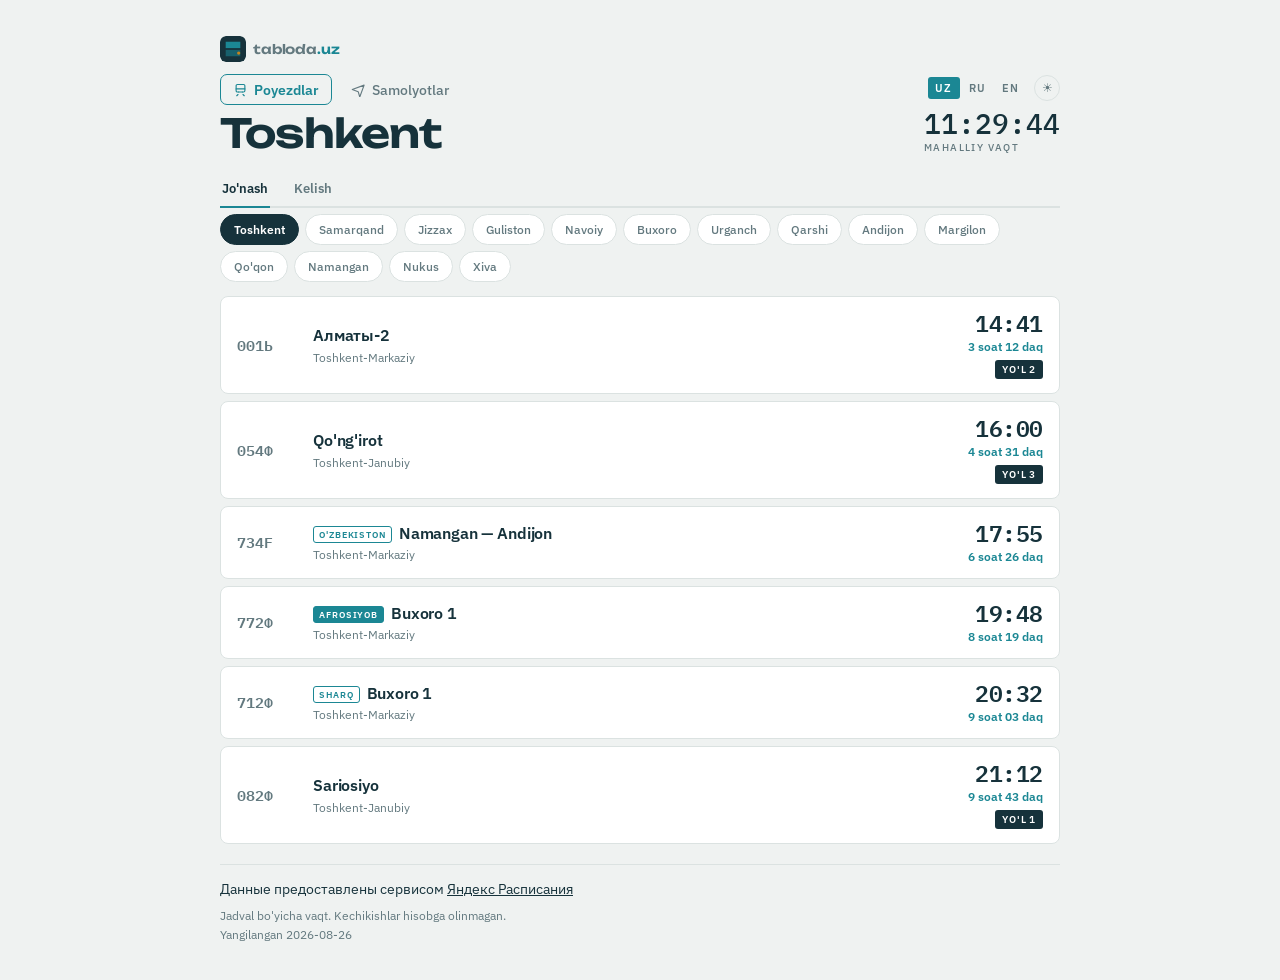
==== index.html @ 837d8c28 "Единое оформление разделов, общая память языка и темы" ====
<!DOCTYPE html>
<html lang="uz">
<head>
<meta charset="utf-8">
<meta name="viewport" content="width=device-width, initial-scale=1">
<title>tabloda.uz — Poyezdlar jadvali</title>
<meta name="description" content="O'zbekiston bo'ylab eng yaqin poyezdlar: jo'nash va kelish vaqtlari, yo'nalishlar, platformalar.">

<link rel="icon" type="image/svg+xml" href="assets/favicon.svg">
<link rel="icon" type="image/png" sizes="32x32" href="assets/favicon-32.png">
<link rel="apple-touch-icon" href="assets/apple-touch-icon.png">
<meta name="theme-color" content="#16323B">

<meta property="og:title" content="tabloda.uz — Poyezdlar jadvali">
<meta property="og:description" content="Eng yaqin poyezdlar: 14 shahar, jo'nash va kelish.">
<meta property="og:image" content="https://tabloda.uz/assets/og-image.png">
<meta property="og:url" content="https://tabloda.uz/">
<meta property="og:type" content="website">
<meta name="twitter:card" content="summary_large_image">
<link rel="preconnect" href="https://fonts.googleapis.com">
<link rel="preconnect" href="https://fonts.gstatic.com" crossorigin>
<link href="https://fonts.googleapis.com/css2?family=IBM+Plex+Mono:wght@400;500;600&family=IBM+Plex+Sans:wght@400;500;600&family=Unbounded:wght@400;600&display=swap" rel="stylesheet">
<style>
  :root{
    /* Майолика Регистана: глубокий сине-зелёный по светлой бумаге,
       бирюза плитки для акцента, шафран только для срочного. */
    --paper:#EFF2F1;
    --card:#FFFFFF;
    --ink:#16323B;
    --muted:#63797F;
    --rule:#DBE2E1;
    --tile:#1B8794;
    --saffron:#C4841F;
  }
  /* Тёмная: та же майолика, но ночная — глубокий сине-зелёный вместо
     бумаги, бирюза ярче, чтобы держать контраст на тёмном. */
  [data-theme="dark"]{
    --paper:#0E1D23;
    --card:#162C34;
    --ink:#E6EDEB;
    --muted:#7D969D;
    --rule:#23404A;
    --tile:#37B4C1;
    --saffron:#DFA43D;
  }

  *{box-sizing:border-box;margin:0;padding:0}
  body{
    background:var(--paper);
    transition:background-color .25s, color .25s;
    color:var(--ink);
    font-family:'IBM Plex Sans',system-ui,sans-serif;
    min-height:100vh;
    padding:clamp(14px,3.5vw,36px);
    -webkit-font-smoothing:antialiased;
  }
  .wrap{max-width:840px;margin:0 auto}

  /* ---- шапка ---- */
  header{
    display:flex;align-items:flex-end;justify-content:space-between;
    gap:16px;flex-wrap:wrap;padding-bottom:16px;
  }
  .brandline{display:flex;flex-direction:column;gap:8px}
  .mark{
    display:inline-flex;align-items:center;gap:7px;text-decoration:none;
    font-family:'Unbounded',sans-serif;font-size:13px;font-weight:600;
    color:var(--muted);letter-spacing:-.01em;width:fit-content;
  }
  .mark b{color:var(--tile);font-weight:600}
  .mark:hover{color:var(--ink)}
  .mark img{display:block;border-radius:6px}

  .place{
    font-family:'Unbounded',sans-serif;
    font-weight:600;
    font-size:clamp(26px,6.5vw,40px);
    letter-spacing:-.02em;
    line-height:1;
  }
  .place span{color:var(--muted);font-weight:400}

  .head-right{display:flex;flex-direction:column;align-items:flex-end;gap:9px}
  .controls{display:flex;align-items:center;gap:8px}
  .theme{
    background:none;border:1px solid var(--rule);color:var(--muted);
    cursor:pointer;width:26px;height:26px;border-radius:50%;
    font-size:12px;line-height:1;display:grid;place-items:center;
    transition:.16s;padding:0;
  }
  .theme:hover{border-color:var(--tile);color:var(--tile)}
  .theme:focus-visible{outline:2px solid var(--tile);outline-offset:2px}

  .langs{display:flex;gap:2px}
  .langs button{
    background:none;border:0;color:var(--muted);cursor:pointer;
    font-family:'IBM Plex Sans',sans-serif;
    font-size:11px;font-weight:600;letter-spacing:.1em;
    padding:4px 7px;border-radius:3px;transition:.16s;
  }
  .langs button:hover{color:var(--ink)}
  .langs button[aria-pressed="true"]{color:var(--card);background:var(--tile)}
  .langs button:focus-visible{outline:2px solid var(--tile);outline-offset:2px}

  .clock{
    font-family:'IBM Plex Mono',monospace;
    font-size:clamp(20px,5vw,28px);font-weight:500;
    font-variant-numeric:tabular-nums;line-height:1;color:var(--ink);
  }
  .clock small{
    display:block;font-size:10px;letter-spacing:.14em;color:var(--muted);
    text-transform:uppercase;margin-top:5px;
    font-family:'IBM Plex Sans',sans-serif;
  }

  /* ---- города ---- */
  /* На широком экране города — ряд фишек. На узком они съедали треть
     экрана, поэтому там сворачиваются в одну кнопку с текущим городом. */
  .city-toggle{display:none}

  .cities{display:flex;gap:6px;flex-wrap:wrap;margin-bottom:14px}
  .cities button{
    background:var(--card);border:1px solid var(--rule);color:var(--muted);
    cursor:pointer;font-family:'IBM Plex Sans',sans-serif;
    font-size:12px;font-weight:500;padding:7px 13px;border-radius:20px;
    transition:.16s;
  }
  .cities button:hover{border-color:var(--tile);color:var(--ink)}
  .cities button[aria-pressed="true"]{
    background:var(--ink);border-color:var(--ink);color:var(--card);font-weight:600;
  }
  .cities button:focus-visible{outline:2px solid var(--tile);outline-offset:2px}

  /* ---- направление ---- */
  /* переключатель разделов — компактно, чтобы не спорить
     с вкладками .modes ниже */
  .sections{display:flex;gap:6px;margin-top:4px}
  .sections a{
    display:inline-flex;align-items:center;gap:6px;
    text-decoration:none;color:var(--muted);
    font:500 14px/1 'IBM Plex Sans',sans-serif;
    padding:7px 12px;border-radius:7px;
    border:1px solid transparent;transition:.16s;
  }
  .sections a:hover{color:var(--ink);border-color:var(--rule)}
  .sections a[aria-current="page"]{
    color:var(--tile);border-color:var(--tile);font-weight:600;
  }
  .sections svg{width:15px;height:15px;flex:none}

  .modes{display:flex;gap:0;margin-bottom:6px;border-bottom:2px solid var(--rule)}
  .modes button{
    background:none;border:0;color:var(--muted);cursor:pointer;
    font-family:'IBM Plex Sans',sans-serif;font-size:13px;font-weight:600;
    padding:9px 2px;margin-right:22px;position:relative;top:2px;
    border-bottom:2px solid transparent;transition:.16s;
  }
  .modes button:hover{color:var(--ink)}
  .modes button[aria-pressed="true"]{color:var(--ink);border-bottom-color:var(--tile)}
  .modes button:focus-visible{outline:2px solid var(--tile);outline-offset:3px}

  /* ---- табло ---- */
  .board{margin-top:14px;min-height:120px}
  .row{
    display:grid;grid-template-columns:62px 1fr auto;gap:14px;align-items:center;
    background:var(--card);border:1px solid var(--rule);border-radius:8px;
    transition:background-color .25s, border-color .16s;
    padding:14px 16px;margin-bottom:7px;position:relative;overflow:hidden;
    animation:in .4s both;
  }
  .row:nth-child(1){animation-delay:.02s} .row:nth-child(2){animation-delay:.06s}
  .row:nth-child(3){animation-delay:.10s} .row:nth-child(4){animation-delay:.14s}
  .row:nth-child(5){animation-delay:.18s} .row:nth-child(6){animation-delay:.22s}
  @keyframes in{from{opacity:0;transform:translateY(4px)}to{opacity:1;transform:none}}

  /* Подпись: рельс у нижней кромки. Заполняется по мере приближения
     отправления и виден только в последний час — до того он молчит. */
  .rail{
    position:absolute;left:0;bottom:0;height:2px;
    background:var(--tile);opacity:.55;
  }
  .rail.soon{background:var(--saffron);opacity:1}

  .num{
    font-family:'IBM Plex Mono',monospace;font-weight:600;font-size:15px;
    color:var(--muted);font-variant-numeric:tabular-nums;letter-spacing:-.01em;
  }
  .dest{font-size:16px;font-weight:600;line-height:1.3;letter-spacing:-.01em}
  .brand{
    display:inline-block;font-size:9px;letter-spacing:.1em;text-transform:uppercase;
    color:var(--tile);border:1px solid var(--tile);border-radius:3px;
    padding:2px 5px;margin-right:7px;vertical-align:1px;font-weight:600;
  }
  .brand.fast{color:var(--card);background:var(--tile)}
  .meta{font-size:12px;color:var(--muted);margin-top:4px}
  .meta b{color:var(--ink);font-weight:600}

  .right{text-align:right;min-width:96px}
  .time{
    font-family:'IBM Plex Mono',monospace;font-size:23px;font-weight:600;
    font-variant-numeric:tabular-nums;line-height:1;letter-spacing:-.02em;
  }
  .in{
    font-family:'IBM Plex Sans',sans-serif;font-weight:500;font-size:12px;
    color:var(--muted);margin-top:5px;
  }
  .in b{font-weight:600;color:var(--tile);font-variant-numeric:tabular-nums}
  .in.soon b{color:var(--saffron)}
  .dev{
    font-family:'IBM Plex Mono',monospace;font-size:12px;font-weight:600;
    color:var(--saffron);margin-top:3px;
  }
  .platform{
    display:inline-block;font-size:10px;letter-spacing:.08em;text-transform:uppercase;
    color:var(--card);background:var(--ink);padding:3px 7px;border-radius:3px;
    margin-top:6px;font-weight:600;
  }
  .st-tag{color:var(--muted)}

  /* ---- маршрут ---- */
  .row.open{grid-template-areas:none;cursor:default}
  .row[role="button"]{cursor:pointer}
  .row[role="button"]:hover{border-color:var(--tile)}
  .row[role="button"]:focus-visible{outline:2px solid var(--tile);outline-offset:2px}

  .route-wrap{grid-column:1/-1;margin-top:14px;padding-top:14px;border-top:1px solid var(--rule)}

  .route{list-style:none;position:relative;padding-left:18px}
  /* Нитка маршрута: линия сквозь все остановки. */
  .route::before{
    content:'';position:absolute;left:4px;top:7px;bottom:7px;
    width:1px;background:var(--rule);
  }
  .route li{
    display:flex;align-items:baseline;gap:10px;padding:5px 0;
    font-size:13px;position:relative;
  }
  .route li::before{
    content:'';position:absolute;left:-18px;top:10px;
    width:7px;height:7px;border-radius:50%;
    background:var(--card);border:1.5px solid var(--rule);
  }
  .route li.here::before{background:var(--tile);border-color:var(--tile)}
  .route li.here .rn{font-weight:600;color:var(--ink)}

  .rt{
    font-family:'IBM Plex Mono',monospace;font-size:12px;color:var(--muted);
    font-variant-numeric:tabular-nums;min-width:96px;
  }
  .rn{color:var(--muted)}
  .stop{
    font-size:10px;color:var(--muted);border:1px solid var(--rule);
    border-radius:3px;padding:1px 5px;margin-left:auto;white-space:nowrap;
  }
  .cut{font-size:11px;color:var(--muted);margin-top:8px;padding-left:18px}

  .empty{
    background:var(--card);border:1px solid var(--rule);border-radius:8px;
    padding:26px 20px;color:var(--muted);font-size:14px;line-height:1.6;
  }

  /* Обязательное указание источника по условиям API Яндекс.Расписаний:
     размер не меньше основного текста, цвет — как у основного текста.
     Поэтому оформлено отдельно от подвала, а не вместе с ним. */
  .attribution{
    margin-top:20px;padding-top:14px;border-top:1px solid var(--rule);
    font-size:14px;line-height:1.5;color:var(--ink);
  }
  .attribution a{color:var(--ink);text-decoration:underline}
  .attribution a:hover{color:var(--tile)}

  footer{
    margin-top:6px;font-size:12px;line-height:1.6;color:var(--muted);
  }

  @media (max-width:640px){
    .city-toggle{
      display:flex;align-items:center;gap:7px;width:100%;
      background:var(--card);border:1px solid var(--rule);color:var(--ink);
      cursor:pointer;font-family:'IBM Plex Sans',sans-serif;
      font-size:15px;font-weight:600;padding:11px 14px;border-radius:8px;
      margin-bottom:10px;text-align:left;
    }
    .city-toggle::after{
      content:'⌄';margin-left:auto;color:var(--muted);font-size:15px;
      line-height:1;transform:translateY(-3px);transition:transform .18s;
    }
    .city-toggle[aria-expanded="true"]::after{transform:translateY(1px) rotate(180deg)}
    .city-toggle:focus-visible{outline:2px solid var(--tile);outline-offset:2px}

    .cities{display:none}
    .cities.open{display:flex}
  }

  @media (max-width:480px){
    .row{grid-template-columns:46px 1fr auto;gap:10px;padding:12px 13px}
    .num{font-size:13px} .dest{font-size:14px} .time{font-size:19px}
    .modes button{margin-right:16px}
  }
  @media (prefers-reduced-motion:reduce){
    .row{animation:none} *{transition:none!important}
  }
</style>
</head>
<body>
<div class="wrap">

  <header>
    <div class="brandline">
      <a class="mark" href="./" aria-label="tabloda.uz">
        <img src="assets/favicon.svg" alt="" width="26" height="26">
        <span>tabloda<b>.uz</b></span>
      </a>
      <nav class="sections" id="sections"></nav>
      <div class="place" id="place"></div>
    </div>
    <div class="head-right">
      <div class="controls">
        <div class="langs" id="langs" role="group" aria-label="Til / Language"></div>
        <button id="theme" class="theme" type="button" aria-pressed="false"></button>
      </div>
      <div class="clock"><span id="clock">--:--:--</span><small id="tz-label"></small></div>
    </div>
  </header>

  <div class="modes" role="group" aria-label="Направление">
    <button id="btn-dep" aria-pressed="true"></button>
    <button id="btn-arr" aria-pressed="false"></button>
  </div>

  <button id="city-toggle" class="city-toggle" type="button"
          aria-expanded="false" aria-controls="cities"></button>
  <div class="cities" id="cities" role="group" aria-label="Город"></div>

  <div class="board" id="board"></div>

  <p class="attribution">
    Данные предоставлены сервисом
    <a href="https://rasp.yandex.ru/" target="_blank" rel="noopener">Яндекс Расписания</a>
  </p>

  <footer id="foot"></footer>

</div>

<script>
const TZ_OFFSET = 5;          // Ташкент, UTC+5, перевода часов нет
const SHOW = 6;

let DATA = null;
let mode = 'departure';

const T = {
  uz: {trains:'Poyezdlar', flights:'Samolyotlar', abroad:'Keyin yo\'nalish O\'zbekistondan tashqarida davom etadi', track:'yo\'l', tz:'mahalliy vaqt', dep:'Jo\'nash', arr:'Kelish', through:'o\'tuvchi',
       tomorrow:'ertaga', inPrefix:'', min:'daq', hr:'soat', leaving:'jo\'namoqda',
       from:c => c + 'dan', empty:'Yaqin sutkada bu yo\'nalishda reyslar yo\'q.',
       error:'Jadval yuklanmadi. Sahifani yangilang.',
       note:'Jadval bo\'yicha vaqt. Kechikishlar hisobga olinmagan.',
       updated:d => 'Yangilangan ' + d},
  ru: {trains:'Поезда', flights:'Самолёты', abroad:'Дальше маршрут идёт за пределами Узбекистана', track:'путь', tz:'время местное', dep:'Отправление', arr:'Прибытие', through:'проходящий',
       tomorrow:'завтра', inPrefix:'через', min:'мин', hr:'ч', leaving:'отправляется',
       from:c => 'из ' + c, empty:'В ближайшие сутки рейсов по этому направлению нет.',
       error:'Расписание не загрузилось. Обновите страницу.',
       note:'Время по расписанию. Задержки не учитываются.',
       updated:d => 'Обновлено ' + d},
  en: {trains:'Trains', flights:'Flights', abroad:'The route continues outside Uzbekistan', track:'track', tz:'local time', dep:'Departures', arr:'Arrivals', through:'through train',
       tomorrow:'tomorrow', inPrefix:'in', min:'min', hr:'h', leaving:'departing',
       from:c => 'from ' + c, empty:'No trains in this direction within 24 hours.',
       error:'Schedule failed to load. Please refresh.',
       note:'Scheduled times. Delays are not reflected.',
       updated:d => 'Updated ' + d},
};

let lang = readLang();               // по умолчанию узбекский

/* Язык запоминается тем же способом, что и тема. Ключ общий
   с flights.html, чтобы разделы не сбрасывали выбор. */
function readLang(){
  try {
    const saved = localStorage.getItem('board-lang');
    if (saved === 'uz' || saved === 'ru' || saved === 'en') return saved;
  } catch (e) { /* хранилище недоступно */ }
  return 'uz';
}

let NAMES = {};                       // ru -> {ru, uz, en}
let LIVE = {};                        // станция -> живые отправления
let ROUTES = {};                      // цифры номера -> маршрут
let openRow = null;                   // какой рейс раскрыт

/* Маршрут для рейса. У встречных рейсов одинаковые цифры номера
   (056Ч туда, 056Ж обратно), поэтому вариант выбирается по совпадению
   времени на нашей станции — оно у них разное. */
function routeOf(t){
  const variants = ROUTES[(t.number.match(/^\d+/) || [''])[0]];
  if (!variants || !variants.length) return null;

  const here = STATION_CODE[t.station];
  const field = t.direction === 'arrival' ? 'arrival' : 'departure';

  const exact = variants.find(v =>
    v.stops.some(st => st.code === here && st[field] === t.time_local));
  if (exact) return exact;

  // Времени не нашлось — берём хотя бы тот, где эта станция есть.
  return variants.find(v => v.stops.some(st => st.code === here)) || null;
}

/* Строка живого табло для рейса: платформа и отклонение по времени. */
function liveOf(t){
  const rows = LIVE[t.station];
  if (!rows || t.direction !== 'departure') return null;
  const digits = (t.number.match(/^\d+/) || [''])[0];
  return rows.find(r => (r.number.match(/^\d+/) || [''])[0] === digits &&
                        (r.time_local === t.time_local || r.planned === t.time_local)) || null;
}
const cityName = ru => (NAMES[ru] && NAMES[ru][lang]) || ru;

/* Уточнение вокзала внутри города: Ташкент-Южный, Бухара 1 */
const QUAL = {
  central: {ru:'Центральный', uz:'Markaziy', en:'Central'},
  south:   {ru:'Южный',       uz:'Janubiy',  en:'South'},
  north:   {ru:'Северный',    uz:'Shimoliy', en:'North'},
  pass:    {ru:'Пасс.',       uz:'Pass.',    en:'Pass.'},
};

function withQual(city, q){
  if (!q) return city;
  if (/^\d+$/.test(q)) return city + ' ' + q;      // «Бухара 1»
  const label = QUAL[q] && QUAL[q][lang];
  return label ? city + '-' + label : city;
}

const STATION_CODE = {
  'tashkent-central':'2900001', 'tashkent-south':'2900002',
  'samarkand':'2900700', 'bukhara':'2900800', 'navoi':'2900930',
  'jizzakh':'2900720', 'gulistan':'2900850', 'qarshi':'2900750',
  'andijan':'2900680', 'namangan':'2900940', 'kokand':'2900880',
  'margilan':'2900920', 'urgench':'2900790', 'khiva':'2900172',
  'nukus':'2900970',
};

const STATION_LABEL = {
  'tashkent': {ru:'Ташкент', uz:'Toshkent', en:'Tashkent'},
  'tashkent-central': {ru:'Ташкент-Центральный', uz:'Toshkent-Markaziy', en:'Tashkent-Central'},
  'tashkent-south': {ru:'Ташкент-Южный', uz:'Toshkent-Janubiy', en:'Tashkent-South'},
  'navoi': {ru:'Навои', uz:'Navoiy', en:'Navoi'},
  'jizzakh': {ru:'Джизак', uz:'Jizzax', en:'Jizzakh'},
  'gulistan': {ru:'Гулистан', uz:'Guliston', en:'Gulistan'},
  'kattakurgan': {ru:'Каттакурган', uz:'Kattaqoʻrgʻon', en:'Kattakurgan'},
  'kyzyltepa': {ru:'Кызылтепа', uz:'Qiziltepa', en:'Kyzyltepa'},
  'dashtobod': {ru:'Даштобод', uz:'Dashtobod', en:'Dashtobod'},
  'namangan': {ru:'Наманган', uz:'Namangan', en:'Namangan'},
  'kokand': {ru:'Коканд', uz:'Qoʻqon', en:'Kokand'},
  'margilan': {ru:'Маргилан', uz:'Margʻilon', en:'Margilan'},
  'pap': {ru:'Пап', uz:'Pop', en:'Pop'},
  'chartak': {ru:'Чартак', uz:'Chortoq', en:'Chartak'},
  'chust': {ru:'Чуст', uz:'Chust', en:'Chust'},
  'angren': {ru:'Ангрен', uz:'Angren', en:'Angren'},
  'kuva': {ru:'Кува', uz:'Quva', en:'Kuva'},
  'altyaryk': {ru:'Алтыарык', uz:'Oltiariq', en:'Oltiariq'},
  'khiva': {ru:'Хива', uz:'Xiva', en:'Khiva'},
  'shavat': {ru:'Шават', uz:'Shovot', en:'Shovot'},
  'khazarasp': {ru:'Хазарасп', uz:'Hazorasp', en:'Khazarasp'},
  'nukus': {ru:'Нукус', uz:'Nukus', en:'Nukus'},
  'kungrad': {ru:'Кунград', uz:'Qoʻngʻirot', en:'Kungrad'},
  'denau': {ru:'Денау', uz:'Denov', en:'Denau'},
  'kumkurgan': {ru:'Кумкурган', uz:'Qumqoʻrgʻon', en:'Kumkurgan'},
  'sariosiyo': {ru:'Сарыасия', uz:'Sariosiyo', en:'Sariosiyo'},
  'kitab': {ru:'Китаб', uz:'Kitob', en:'Kitab'},
  'tukimachi': {ru:'Тукимачи', uz:'Toʻqimachi', en:'Tukimachi'},
  'samarkand': {ru:'Самарканд', uz:'Samarqand', en:'Samarkand'},
  'bukhara':   {ru:'Бухара', uz:'Buxoro', en:'Bukhara'},
  'qarshi':    {ru:'Карши', uz:'Qarshi', en:'Karshi'},
  'urgench':   {ru:'Ургенч', uz:'Urganch', en:'Urgench'},
  'andijan':   {ru:'Андижан', uz:'Andijon', en:'Andijan'},
};
const stationName = id => (STATION_LABEL[id] && STATION_LABEL[id][lang]) || id;

/* Города собираются из самих данных: что пришло в schedule.json, то и
   показываем. Ташкентские вокзалы сливаются в один город. */
let CITIES = [];

function buildCityList(trains){
  const count = {};
  trains.forEach(t => {
    const id = t.station.startsWith('tashkent') ? 'tashkent' : t.station;
    count[id] = (count[id] || 0) + 1;
  });

  CITIES = Object.keys(count)
    .sort((a, b) => (a === 'tashkent' ? -1 : b === 'tashkent' ? 1 : count[b] - count[a]))
    .map(id => ({
      id,
      ru: (STATION_LABEL[id] && STATION_LABEL[id].ru) || id,
      match: id === 'tashkent' ? s => s.startsWith('tashkent') : s => s === id,
    }));
}
let city = null;

/* ---- время в Ташкенте независимо от часового пояса устройства ---- */
function tashkentNow(){
  const d = new Date();
  return new Date(d.getTime() + (d.getTimezoneOffset() + TZ_OFFSET * 60) * 60000);
}

const pad = n => String(n).padStart(2,'0');

/* ---- ближайшие рейсы с учётом дней курсирования и перехода через полночь ---- */
function upcoming(trains, direction){
  const now = tashkentNow();
  const nowMin = now.getHours() * 60 + now.getMinutes();
  const isoDay = d => d.getDay() === 0 ? 7 : d.getDay();   // 1=Пн … 7=Вс
  const out = [];

  for (const dayShift of [0, 1]){                          // сегодня и завтра
    const day = new Date(now.getTime() + dayShift * 86400000);
    for (const t of trains){
      if (t.direction !== direction) continue;
      if (!city.match(t.station)) continue;
      if (!runsOn(t.days, day)) continue;

      const [h, m] = t.time_local.split(':').map(Number);
      const mins = h * 60 + m;
      if (dayShift === 0 && mins < nowMin) continue;       // уже ушёл

      out.push({...t, tomorrow: dayShift === 1, at: dayShift * 1440 + mins - nowMin});
    }
  }
  return out.sort((a,b) => a.at - b.at).slice(0, SHOW);
}

/* дни курсирования: '1234567' по дням недели, либо 'even'/'odd' по числу месяца */
function runsOn(days, date){
  if (days === 'even') return date.getDate() % 2 === 0;
  if (days === 'odd')  return date.getDate() % 2 === 1;
  const iso = date.getDay() === 0 ? 7 : date.getDay();
  return days.includes(String(iso));
}

function countdownText(mins){
  const t = T[lang];
  if (mins <= 0) return {text:t.leaving, soon:true};
  if (mins < 60) return {text:`${mins} ${t.min}`, soon:mins <= 15};
  return {text:`${Math.floor(mins/60)} ${t.hr} ${pad(mins%60)} ${t.min}`, soon:false};
}

/* Заголовок рейса: по-русски берём готовый (там падеж), иначе собираем. */
/* Маршрут под строкой. Текущая станция подсвечена: видно, где ты стоишь. */
function routeHtml(t){
  const r = routeOf(t);
  if (!r) return '';
  const here = STATION_CODE[t.station];

  const items = r.stops.map(st => {
    const mine = st.code === here;
    const times = [st.arrival, st.departure].filter(Boolean).join(' — ');
    const wait = st.stop ? `<span class="stop">${st.stop} ${T[lang].min}</span>` : '';
    const name = (st.names && st.names[lang]) || st.title;
    return `<li class="${mine ? 'here' : ''}">
      <span class="rt">${times}</span>
      <span class="rn">${name}</span>${wait}</li>`;
  }).join('');

  const cut = (r.cut_before + r.cut_after)
    ? `<div class="cut">${T[lang].abroad}</div>` : '';
  return `<ol class="route">${items}</ol>${cut}`;
}

function trainTitle(t){
  if (lang === 'ru' || !t.cities || !t.cities.length) return t.title;
  const names = t.cities
    .map((c, i) => withQual(cityName(c), (t.quals || [])[i]))
    .join(' — ');
  return t.direction === 'arrival' ? T[lang].from(names) : names;
}

function render(){
  const board = document.getElementById('board');
  if (!DATA){ return; }

  const list = upcoming(DATA.trains, mode);
  board.innerHTML = '';

  if (!list.length){
    board.innerHTML = `<div class="empty">${T[lang].empty}</div>`;
    return;
  }

  for (const t of list){
    const c = countdownText(t.at);
    const key = t.number + t.time_local + t.direction;
    const open = openRow === key;

    const row = document.createElement('div');
    row.className = 'row' + (open ? ' open' : '');
    if (routeOf(t)) {
      row.tabIndex = 0;
      row.setAttribute('role', 'button');
      row.setAttribute('aria-expanded', open);
      const toggle = () => { openRow = open ? null : key; render(); };
      row.onclick = toggle;
      row.onkeydown = e => {
        if (e.key === 'Enter' || e.key === ' ') { e.preventDefault(); toggle(); }
      };
    }
    row.innerHTML = `
      <div class="num">${t.number}</div>
      <div>
        <div class="dest">${t.brand ? `<span class="brand${t.fast?' fast':''}">${t.brand}</span>` : ''}${trainTitle(t)}</div>
        <div class="meta"><span class="st-tag">${stationName(t.station)}${t.through ? ' · ' + T[lang].through : ''}</span>${t.tomorrow ? ` · <b>${T[lang].tomorrow}</b>` : ''}</div>
      </div>
      ${t.at <= 60 ? `<div class="rail${c.soon?' soon':''}" style="width:${Math.max(3, 100 - t.at * 100 / 60)}%"></div>` : ''}
      <div class="right">
        <div class="time">${t.time_local}</div>
        <div class="in${c.soon?' soon':''}">${T[lang].inPrefix} <b>${c.text}</b></div>
        ${(() => {
          const l = liveOf(t);
          if (!l) return '';
          const dev = l.deviation
            ? `<div class="dev">${l.deviation > 0 ? '+' : ''}${l.deviation} ${T[lang].min}</div>`
            : '';
          const pf = l.platform
            ? `<div class="platform">${T[lang].track} ${l.platform}</div>`
            : '';
          return dev + pf;
        })()}
      </div>
      ${open ? `<div class="route-wrap">${routeHtml(t)}</div>` : ''}`;
    board.appendChild(row);
  }
}

function tick(){
  const d = tashkentNow();
  document.getElementById('clock').textContent =
    `${pad(d.getHours())}:${pad(d.getMinutes())}:${pad(d.getSeconds())}`;
}

async function load(){
  try {
    const r = await fetch('data/schedule.json', {cache:'no-cache'});
    if (!r.ok) throw new Error(r.status);
    DATA = await r.json();

    try {
      const n = await fetch('data/names.json', {cache:'no-cache'});
      if (n.ok) NAMES = await n.json();
    } catch (e) { /* без справочника покажем русские названия */ }

    // Живое табло: платформы. Есть не для всех станций — без него
    // страница работает как раньше.
    try {
      const l = await fetch('data/live.json', {cache:'no-cache'});
      if (l.ok) LIVE = await l.json();
    } catch (e) { /* необязательный слой */ }

    try {
      const rt = await fetch('data/routes.json', {cache:'no-cache'});
      if (rt.ok) ROUTES = await rt.json();
    } catch (e) { /* без маршрутов строки просто не раскрываются */ }

    buildCityList(DATA.trains);
    city = CITIES[0];
    applyLang();
  } catch (e) {
    document.getElementById('board').innerHTML =
      `<div class="empty">${T[lang].error}</div>`;
    document.getElementById('foot').textContent = '';
  }
}

function applyLang(){
  const t = T[lang];
  document.documentElement.lang = lang;
  document.getElementById('btn-dep').textContent = t.dep;
  document.getElementById('btn-arr').textContent = t.arr;
  document.getElementById('tz-label').textContent = t.tz;
  // До загрузки данных города ещё нет — заголовок остаётся пустым,
  // это лучше, чем мигнуть чужим языком.
  document.getElementById('sections').innerHTML =
    `<a href="./" aria-current="page"><svg viewBox="0 0 24 24" fill="none" stroke="currentColor" stroke-width="1.8" stroke-linecap="round"><rect x="5" y="4" width="14" height="12" rx="2"/><path d="M5 11h14M8 20l-2 2M16 20l2 2M9 16v.01M15 16v.01"/></svg>${T[lang].trains}</a>` +
    `<a href="flights.html"><svg viewBox="0 0 24 24" fill="none" stroke="currentColor" stroke-width="1.8" stroke-linecap="round" stroke-linejoin="round"><path d="M2 12l19-7-7 19-2.5-8.5L2 12z"/></svg>${T[lang].flights}</a>`;

  document.getElementById('place').innerHTML = city ? cityName(city.ru) : '';
  setCityToggle();
  document.querySelectorAll('#langs button').forEach(b =>
    b.setAttribute('aria-pressed', b.dataset.lang === lang));
  if (DATA) setFooter();
  buildCities();
  render();
}

/* Тема: по умолчанию как в системе, выбор запоминается, если браузер
   разрешает хранилище. Если нет — просто не запоминается. */
let theme = 'light';

function readTheme(){
  try {
    const saved = localStorage.getItem('board-theme');
    if (saved === 'light' || saved === 'dark') return saved;
  } catch (e) { /* хранилище недоступно */ }
  return window.matchMedia && window.matchMedia('(prefers-color-scheme: dark)').matches
    ? 'dark' : 'light';
}

function applyTheme(){
  document.documentElement.setAttribute('data-theme', theme);
  const b = document.getElementById('theme');
  b.textContent = theme === 'dark' ? '☾' : '☀';
  b.setAttribute('aria-pressed', theme === 'dark');
  b.setAttribute('aria-label', theme === 'dark' ? 'Тёмная тема' : 'Светлая тема');
  try { localStorage.setItem('board-theme', theme); } catch (e) { /* не страшно */ }
}

function buildLangs(){
  const box = document.getElementById('langs');
  box.innerHTML = '';
  [['uz','UZ'],['ru','RU'],['en','EN']].forEach(([code, label]) => {
    const b = document.createElement('button');
    b.textContent = label;
    b.dataset.lang = code;
    b.setAttribute('aria-pressed', code === lang);
    b.onclick = () => {
      lang = code;
      try { localStorage.setItem('board-lang', code); } catch (e) { /* не страшно */ }
      applyLang();
    };
    box.appendChild(b);
  });
}

function setFooter(){
  const upd = new Date(DATA.generated_at);
  document.getElementById('foot').innerHTML =
    `${T[lang].note}<br>${T[lang].updated(upd.toLocaleDateString(lang === 'uz' ? 'uz-UZ' : lang))}`;
}

function setCityToggle(){
  const b = document.getElementById('city-toggle');
  if (city) b.textContent = cityName(city.ru);
}

function closeCityList(){
  document.getElementById('cities').classList.remove('open');
  document.getElementById('city-toggle').setAttribute('aria-expanded', false);
}

function buildCities(){
  const box = document.getElementById('cities');
  box.innerHTML = '';
  setCityToggle();
  CITIES.forEach(c => {
    const b = document.createElement('button');
    b.textContent = cityName(c.ru);
    b.setAttribute('aria-pressed', city ? c.id === city.id : false);
    b.onclick = () => {
      city = c;
      document.getElementById('place').innerHTML = cityName(c.ru);
      closeCityList();
      buildCities();
      render();
    };
    box.appendChild(b);
  });
}

document.getElementById('btn-dep').onclick = () => setMode('departure');
document.getElementById('btn-arr').onclick = () => setMode('arrival');

function setMode(m){
  mode = m;
  document.getElementById('btn-dep').setAttribute('aria-pressed', m==='departure');
  document.getElementById('btn-arr').setAttribute('aria-pressed', m==='arrival');
  render();
}

document.getElementById('city-toggle').onclick = () => {
  const box = document.getElementById('cities');
  const open = box.classList.toggle('open');
  document.getElementById('city-toggle').setAttribute('aria-expanded', open);
};

theme = readTheme();
applyTheme();
document.getElementById('theme').onclick = () => {
  theme = theme === 'dark' ? 'light' : 'dark';
  applyTheme();
};

buildLangs();
applyLang();          // подписи на месте до прихода данных
load();
tick();
setInterval(tick, 1000);
setInterval(render, 30000);
</script>
</body>
</html>
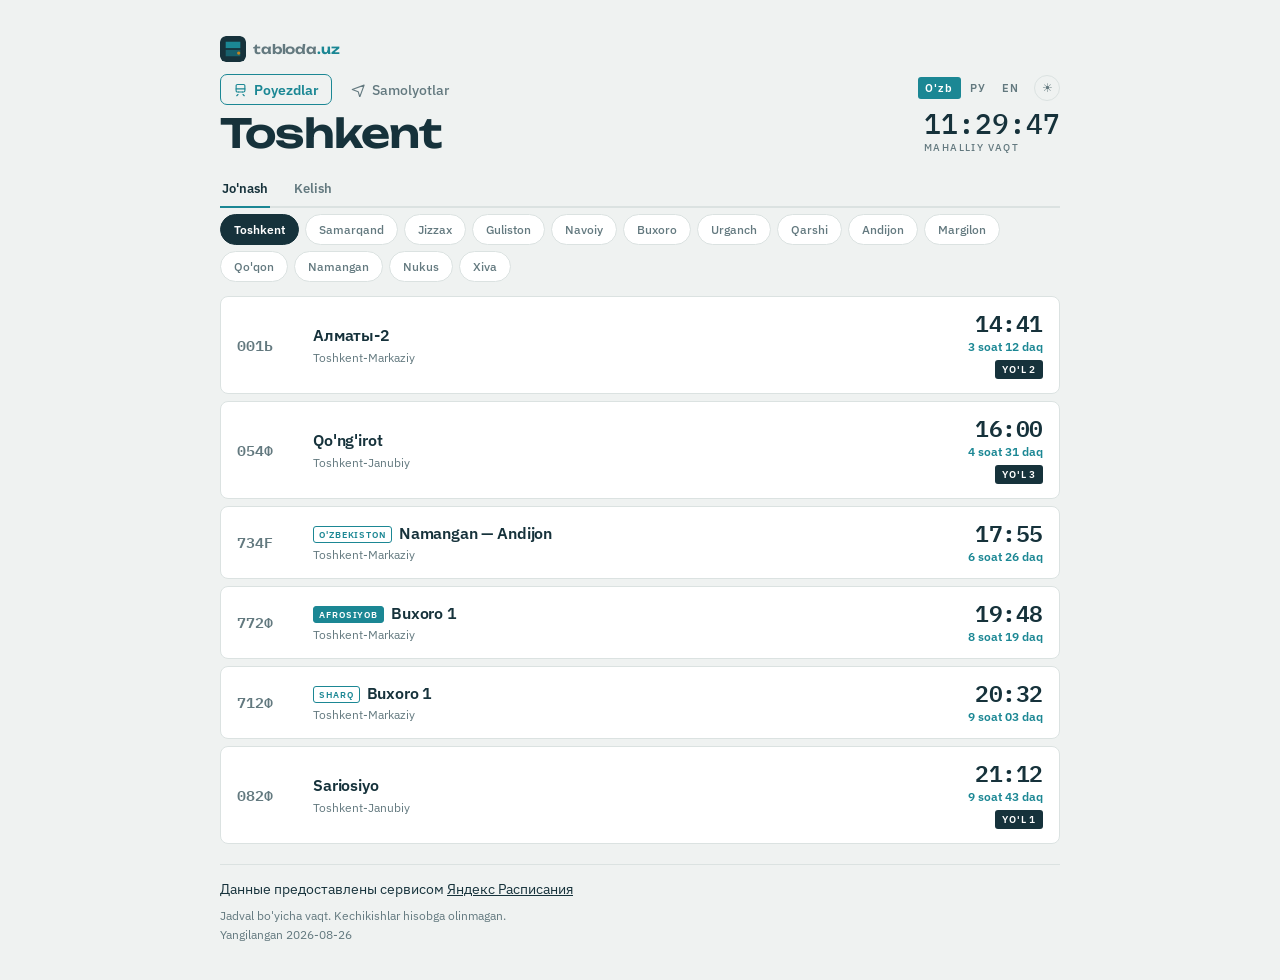
==== commit fdfc08a6: "Мобильная шапка, метки языков, горизонт по направлениям, сущности в парсере" ====
--- a/index.html
+++ b/index.html
@@ -274,6 +274,19 @@
   }
 
   @media (max-width:640px){
+    /* Шапка в две колонки: слева логотип, разделы и город,
+       справа языки, тема и часы. Иначе на узком экране правая
+       часть переносится под заголовок. */
+    header{
+      display:grid;grid-template-columns:1fr auto;
+      align-items:start;gap:10px;
+    }
+    .brandline{grid-column:1;min-width:0}
+    .head-right{grid-column:2;align-items:flex-end}
+    .clock{font-size:clamp(17px,4.5vw,22px)}
+    .clock small{font-size:9px;letter-spacing:.1em}
+    .place{font-size:clamp(24px,7vw,34px)}
+
     .city-toggle{
       display:flex;align-items:center;gap:7px;width:100%;
       background:var(--card);border:1px solid var(--rule);color:var(--ink);
@@ -716,7 +729,7 @@
 function buildLangs(){
   const box = document.getElementById('langs');
   box.innerHTML = '';
-  [['uz','UZ'],['ru','RU'],['en','EN']].forEach(([code, label]) => {
+  [['uz',"O'zb"],['ru','РУ'],['en','EN']].forEach(([code, label]) => {
     const b = document.createElement('button');
     b.textContent = label;
     b.dataset.lang = code;
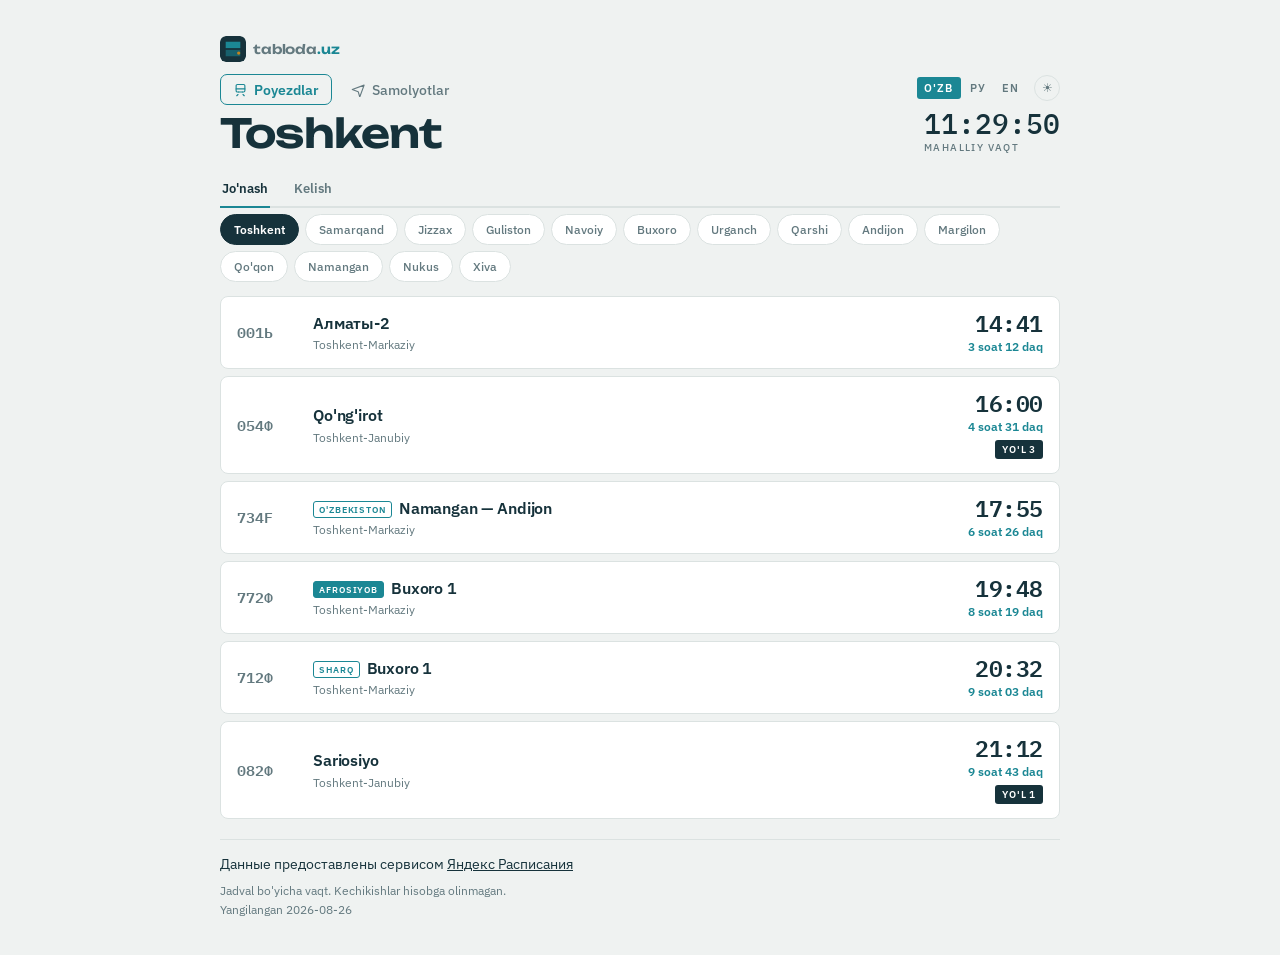
==== commit b8f1ef31: "Общие стили в assets/common.css, запоминание города, метка O'ZB" ====
--- a/index.html
+++ b/index.html
@@ -20,272 +20,110 @@
 <link rel="preconnect" href="https://fonts.googleapis.com">
 <link rel="preconnect" href="https://fonts.gstatic.com" crossorigin>
 <link href="https://fonts.googleapis.com/css2?family=IBM+Plex+Mono:wght@400;500;600&family=IBM+Plex+Sans:wght@400;500;600&family=Unbounded:wght@400;600&display=swap" rel="stylesheet">
+<link rel="stylesheet" href="assets/common.css">
 <style>
-  :root{
-    /* Майолика Регистана: глубокий сине-зелёный по светлой бумаге,
-       бирюза плитки для акцента, шафран только для срочного. */
-    --paper:#EFF2F1;
-    --card:#FFFFFF;
-    --ink:#16323B;
-    --muted:#63797F;
-    --rule:#DBE2E1;
-    --tile:#1B8794;
-    --saffron:#C4841F;
-  }
-  /* Тёмная: та же майолика, но ночная — глубокий сине-зелёный вместо
-     бумаги, бирюза ярче, чтобы держать контраст на тёмном. */
-  [data-theme="dark"]{
-    --paper:#0E1D23;
-    --card:#162C34;
-    --ink:#E6EDEB;
-    --muted:#7D969D;
-    --rule:#23404A;
-    --tile:#37B4C1;
-    --saffron:#DFA43D;
-  }
-
-  *{box-sizing:border-box;margin:0;padding:0}
-  body{
-    background:var(--paper);
-    transition:background-color .25s, color .25s;
-    color:var(--ink);
-    font-family:'IBM Plex Sans',system-ui,sans-serif;
-    min-height:100vh;
-    padding:clamp(14px,3.5vw,36px);
-    -webkit-font-smoothing:antialiased;
-  }
-  .wrap{max-width:840px;margin:0 auto}
-
-  /* ---- шапка ---- */
-  header{
-    display:flex;align-items:flex-end;justify-content:space-between;
-    gap:16px;flex-wrap:wrap;padding-bottom:16px;
-  }
-  .brandline{display:flex;flex-direction:column;gap:8px}
-  .mark{
-    display:inline-flex;align-items:center;gap:7px;text-decoration:none;
-    font-family:'Unbounded',sans-serif;font-size:13px;font-weight:600;
-    color:var(--muted);letter-spacing:-.01em;width:fit-content;
-  }
-  .mark b{color:var(--tile);font-weight:600}
-  .mark:hover{color:var(--ink)}
-  .mark img{display:block;border-radius:6px}
-
-  .place{
-    font-family:'Unbounded',sans-serif;
-    font-weight:600;
-    font-size:clamp(26px,6.5vw,40px);
-    letter-spacing:-.02em;
-    line-height:1;
-  }
-  .place span{color:var(--muted);font-weight:400}
-
-  .head-right{display:flex;flex-direction:column;align-items:flex-end;gap:9px}
-  .controls{display:flex;align-items:center;gap:8px}
-  .theme{
-    background:none;border:1px solid var(--rule);color:var(--muted);
-    cursor:pointer;width:26px;height:26px;border-radius:50%;
-    font-size:12px;line-height:1;display:grid;place-items:center;
-    transition:.16s;padding:0;
-  }
-  .theme:hover{border-color:var(--tile);color:var(--tile)}
-  .theme:focus-visible{outline:2px solid var(--tile);outline-offset:2px}
-
-  .langs{display:flex;gap:2px}
-  .langs button{
-    background:none;border:0;color:var(--muted);cursor:pointer;
-    font-family:'IBM Plex Sans',sans-serif;
-    font-size:11px;font-weight:600;letter-spacing:.1em;
-    padding:4px 7px;border-radius:3px;transition:.16s;
-  }
-  .langs button:hover{color:var(--ink)}
-  .langs button[aria-pressed="true"]{color:var(--card);background:var(--tile)}
-  .langs button:focus-visible{outline:2px solid var(--tile);outline-offset:2px}
-
-  .clock{
-    font-family:'IBM Plex Mono',monospace;
-    font-size:clamp(20px,5vw,28px);font-weight:500;
-    font-variant-numeric:tabular-nums;line-height:1;color:var(--ink);
-  }
-  .clock small{
-    display:block;font-size:10px;letter-spacing:.14em;color:var(--muted);
-    text-transform:uppercase;margin-top:5px;
-    font-family:'IBM Plex Sans',sans-serif;
-  }
-
-  /* ---- города ---- */
-  /* На широком экране города — ряд фишек. На узком они съедали треть
-     экрана, поэтому там сворачиваются в одну кнопку с текущим городом. */
-  .city-toggle{display:none}
-
-  .cities{display:flex;gap:6px;flex-wrap:wrap;margin-bottom:14px}
-  .cities button{
-    background:var(--card);border:1px solid var(--rule);color:var(--muted);
-    cursor:pointer;font-family:'IBM Plex Sans',sans-serif;
-    font-size:12px;font-weight:500;padding:7px 13px;border-radius:20px;
-    transition:.16s;
-  }
-  .cities button:hover{border-color:var(--tile);color:var(--ink)}
-  .cities button[aria-pressed="true"]{
-    background:var(--ink);border-color:var(--ink);color:var(--card);font-weight:600;
-  }
-  .cities button:focus-visible{outline:2px solid var(--tile);outline-offset:2px}
-
-  /* ---- направление ---- */
-  /* переключатель разделов — компактно, чтобы не спорить
-     с вкладками .modes ниже */
-  .sections{display:flex;gap:6px;margin-top:4px}
-  .sections a{
-    display:inline-flex;align-items:center;gap:6px;
-    text-decoration:none;color:var(--muted);
-    font:500 14px/1 'IBM Plex Sans',sans-serif;
-    padding:7px 12px;border-radius:7px;
-    border:1px solid transparent;transition:.16s;
-  }
-  .sections a:hover{color:var(--ink);border-color:var(--rule)}
-  .sections a[aria-current="page"]{
-    color:var(--tile);border-color:var(--tile);font-weight:600;
-  }
-  .sections svg{width:15px;height:15px;flex:none}
-
-  .modes{display:flex;gap:0;margin-bottom:6px;border-bottom:2px solid var(--rule)}
-  .modes button{
-    background:none;border:0;color:var(--muted);cursor:pointer;
-    font-family:'IBM Plex Sans',sans-serif;font-size:13px;font-weight:600;
-    padding:9px 2px;margin-right:22px;position:relative;top:2px;
-    border-bottom:2px solid transparent;transition:.16s;
-  }
-  .modes button:hover{color:var(--ink)}
-  .modes button[aria-pressed="true"]{color:var(--ink);border-bottom-color:var(--tile)}
-  .modes button:focus-visible{outline:2px solid var(--tile);outline-offset:3px}
-
-  /* ---- табло ---- */
-  .board{margin-top:14px;min-height:120px}
-  .row{
+.row{
     display:grid;grid-template-columns:62px 1fr auto;gap:14px;align-items:center;
     background:var(--card);border:1px solid var(--rule);border-radius:8px;
     transition:background-color .25s, border-color .16s;
     padding:14px 16px;margin-bottom:7px;position:relative;overflow:hidden;
     animation:in .4s both;
   }
-  .row:nth-child(1){animation-delay:.02s} .row:nth-child(2){animation-delay:.06s}
-  .row:nth-child(3){animation-delay:.10s} .row:nth-child(4){animation-delay:.14s}
-  .row:nth-child(5){animation-delay:.18s} .row:nth-child(6){animation-delay:.22s}
-  @keyframes in{from{opacity:0;transform:translateY(4px)}to{opacity:1;transform:none}}
-
-  /* Подпись: рельс у нижней кромки. Заполняется по мере приближения
+.row:nth-child(1){animation-delay:.02s}
+.row:nth-child(2){animation-delay:.06s}
+.row:nth-child(3){animation-delay:.10s}
+.row:nth-child(4){animation-delay:.14s}
+.row:nth-child(5){animation-delay:.18s}
+.row:nth-child(6){animation-delay:.22s}
+@keyframes in{
+from{opacity:0;transform:translateY(4px)}
+to{opacity:1;transform:none}
+}
+/* Подпись: рельс у нижней кромки. Заполняется по мере приближения
      отправления и виден только в последний час — до того он молчит. */
   .rail{
     position:absolute;left:0;bottom:0;height:2px;
     background:var(--tile);opacity:.55;
   }
-  .rail.soon{background:var(--saffron);opacity:1}
-
-  .num{
+.rail.soon{background:var(--saffron);opacity:1}
+.num{
     font-family:'IBM Plex Mono',monospace;font-weight:600;font-size:15px;
     color:var(--muted);font-variant-numeric:tabular-nums;letter-spacing:-.01em;
   }
-  .dest{font-size:16px;font-weight:600;line-height:1.3;letter-spacing:-.01em}
-  .brand{
+.dest{font-size:16px;font-weight:600;line-height:1.3;letter-spacing:-.01em}
+.brand{
     display:inline-block;font-size:9px;letter-spacing:.1em;text-transform:uppercase;
     color:var(--tile);border:1px solid var(--tile);border-radius:3px;
     padding:2px 5px;margin-right:7px;vertical-align:1px;font-weight:600;
   }
-  .brand.fast{color:var(--card);background:var(--tile)}
-  .meta{font-size:12px;color:var(--muted);margin-top:4px}
-  .meta b{color:var(--ink);font-weight:600}
-
-  .right{text-align:right;min-width:96px}
-  .time{
+.brand.fast{color:var(--card);background:var(--tile)}
+.meta{font-size:12px;color:var(--muted);margin-top:4px}
+.meta b{color:var(--ink);font-weight:600}
+.right{text-align:right;min-width:96px}
+.time{
     font-family:'IBM Plex Mono',monospace;font-size:23px;font-weight:600;
     font-variant-numeric:tabular-nums;line-height:1;letter-spacing:-.02em;
   }
-  .in{
+.in{
     font-family:'IBM Plex Sans',sans-serif;font-weight:500;font-size:12px;
     color:var(--muted);margin-top:5px;
   }
-  .in b{font-weight:600;color:var(--tile);font-variant-numeric:tabular-nums}
-  .in.soon b{color:var(--saffron)}
-  .dev{
+.in b{font-weight:600;color:var(--tile);font-variant-numeric:tabular-nums}
+.in.soon b{color:var(--saffron)}
+.dev{
     font-family:'IBM Plex Mono',monospace;font-size:12px;font-weight:600;
     color:var(--saffron);margin-top:3px;
   }
-  .platform{
+.platform{
     display:inline-block;font-size:10px;letter-spacing:.08em;text-transform:uppercase;
     color:var(--card);background:var(--ink);padding:3px 7px;border-radius:3px;
     margin-top:6px;font-weight:600;
   }
-  .st-tag{color:var(--muted)}
-
-  /* ---- маршрут ---- */
+.st-tag{color:var(--muted)}
+/* ---- маршрут ---- */
   .row.open{grid-template-areas:none;cursor:default}
-  .row[role="button"]{cursor:pointer}
-  .row[role="button"]:hover{border-color:var(--tile)}
-  .row[role="button"]:focus-visible{outline:2px solid var(--tile);outline-offset:2px}
-
-  .route-wrap{grid-column:1/-1;margin-top:14px;padding-top:14px;border-top:1px solid var(--rule)}
-
-  .route{list-style:none;position:relative;padding-left:18px}
-  /* Нитка маршрута: линия сквозь все остановки. */
+.row[role="button"]{cursor:pointer}
+.row[role="button"]:hover{border-color:var(--tile)}
+.row[role="button"]:focus-visible{outline:2px solid var(--tile);outline-offset:2px}
+.route-wrap{grid-column:1/-1;margin-top:14px;padding-top:14px;border-top:1px solid var(--rule)}
+.route{list-style:none;position:relative;padding-left:18px}
+/* Нитка маршрута: линия сквозь все остановки. */
   .route::before{
     content:'';position:absolute;left:4px;top:7px;bottom:7px;
     width:1px;background:var(--rule);
   }
-  .route li{
+.route li{
     display:flex;align-items:baseline;gap:10px;padding:5px 0;
     font-size:13px;position:relative;
   }
-  .route li::before{
+.route li::before{
     content:'';position:absolute;left:-18px;top:10px;
     width:7px;height:7px;border-radius:50%;
     background:var(--card);border:1.5px solid var(--rule);
   }
-  .route li.here::before{background:var(--tile);border-color:var(--tile)}
-  .route li.here .rn{font-weight:600;color:var(--ink)}
-
-  .rt{
+.route li.here::before{background:var(--tile);border-color:var(--tile)}
+.route li.here .rn{font-weight:600;color:var(--ink)}
+.rt{
     font-family:'IBM Plex Mono',monospace;font-size:12px;color:var(--muted);
     font-variant-numeric:tabular-nums;min-width:96px;
   }
-  .rn{color:var(--muted)}
-  .stop{
+.rn{color:var(--muted)}
+.stop{
     font-size:10px;color:var(--muted);border:1px solid var(--rule);
     border-radius:3px;padding:1px 5px;margin-left:auto;white-space:nowrap;
   }
-  .cut{font-size:11px;color:var(--muted);margin-top:8px;padding-left:18px}
-
-  .empty{
-    background:var(--card);border:1px solid var(--rule);border-radius:8px;
-    padding:26px 20px;color:var(--muted);font-size:14px;line-height:1.6;
-  }
-
-  /* Обязательное указание источника по условиям API Яндекс.Расписаний:
+.cut{font-size:11px;color:var(--muted);margin-top:8px;padding-left:18px}
+/* Обязательное указание источника по условиям API Яндекс.Расписаний:
      размер не меньше основного текста, цвет — как у основного текста.
      Поэтому оформлено отдельно от подвала, а не вместе с ним. */
   .attribution{
     margin-top:20px;padding-top:14px;border-top:1px solid var(--rule);
     font-size:14px;line-height:1.5;color:var(--ink);
   }
-  .attribution a{color:var(--ink);text-decoration:underline}
-  .attribution a:hover{color:var(--tile)}
-
-  footer{
-    margin-top:6px;font-size:12px;line-height:1.6;color:var(--muted);
-  }
-
-  @media (max-width:640px){
-    /* Шапка в две колонки: слева логотип, разделы и город,
-       справа языки, тема и часы. Иначе на узком экране правая
-       часть переносится под заголовок. */
-    header{
-      display:grid;grid-template-columns:1fr auto;
-      align-items:start;gap:10px;
-    }
-    .brandline{grid-column:1;min-width:0}
-    .head-right{grid-column:2;align-items:flex-end}
-    .clock{font-size:clamp(17px,4.5vw,22px)}
-    .clock small{font-size:9px;letter-spacing:.1em}
-    .place{font-size:clamp(24px,7vw,34px)}
+.attribution a{color:var(--ink);text-decoration:underline}
+.attribution a:hover{color:var(--tile)}
+@media (max-width:640px){
+
 
     .city-toggle{
       display:flex;align-items:center;gap:7px;width:100%;
@@ -304,13 +142,12 @@
     .cities{display:none}
     .cities.open{display:flex}
   }
-
-  @media (max-width:480px){
+@media (max-width:480px){
     .row{grid-template-columns:46px 1fr auto;gap:10px;padding:12px 13px}
     .num{font-size:13px} .dest{font-size:14px} .time{font-size:19px}
     .modes button{margin-right:16px}
   }
-  @media (prefers-reduced-motion:reduce){
+@media (prefers-reduced-motion:reduce){
     .row{animation:none} *{transition:none!important}
   }
 </style>
@@ -674,7 +511,11 @@
     } catch (e) { /* без маршрутов строки просто не раскрываются */ }
 
     buildCityList(DATA.trains);
-    city = CITIES[0];
+    // Выбранный город запоминается, как язык и тема. Если сохранённого
+    // нет или он исчез из данных, берём первый в списке.
+    let saved = null;
+    try { saved = localStorage.getItem('board-city'); } catch (e) { /* нет хранилища */ }
+    city = CITIES.find(c => c.id === saved) || CITIES[0];
     applyLang();
   } catch (e) {
     document.getElementById('board').innerHTML =
@@ -729,7 +570,7 @@
 function buildLangs(){
   const box = document.getElementById('langs');
   box.innerHTML = '';
-  [['uz',"O'zb"],['ru','РУ'],['en','EN']].forEach(([code, label]) => {
+  [['uz',"O'ZB"],['ru','РУ'],['en','EN']].forEach(([code, label]) => {
     const b = document.createElement('button');
     b.textContent = label;
     b.dataset.lang = code;
@@ -769,6 +610,7 @@
     b.setAttribute('aria-pressed', city ? c.id === city.id : false);
     b.onclick = () => {
       city = c;
+      try { localStorage.setItem('board-city', c.id); } catch (e) { /* не страшно */ }
       document.getElementById('place').innerHTML = cityName(c.ru);
       closeCityList();
       buildCities();
--- a/assets/common.css
+++ b/assets/common.css
@@ -0,0 +1,197 @@
+/* Общие стили обеих страниц. Правится здесь, а не в HTML:
+   раньше палитра и шапка дублировались, и любая правка
+   требовала синхронного редактирования двух файлов. */
+
+:root{
+  /* Майолика Регистана: глубокий сине-зелёный по светлой бумаге,
+     бирюза плитки для акцента, шафран только для срочного. */
+  --paper:#EFF2F1;
+  --card:#FFFFFF;
+  --ink:#16323B;
+  --muted:#63797F;
+  --rule:#DBE2E1;
+  --tile:#1B8794;
+  --saffron:#C4841F;
+  --alarm:#B24A3C;
+}
+
+/* Тёмная: та же майолика, но ночная — глубокий сине-зелёный вместо
+   бумаги, бирюза ярче, чтобы держать контраст на тёмном. */
+[data-theme="dark"]{
+  --paper:#0E1D23;
+  --card:#162C34;
+  --ink:#E6EDEB;
+  --muted:#7D969D;
+  --rule:#23404A;
+  --tile:#37B4C1;
+  --saffron:#DFA43D;
+  --alarm:#D9705F;
+}
+
+*{box-sizing:border-box;margin:0;padding:0}
+
+body{
+  background:var(--paper);
+  transition:background-color .25s, color .25s;
+  color:var(--ink);
+  font-family:'IBM Plex Sans',system-ui,sans-serif;
+  min-height:100vh;
+  padding:clamp(14px,3.5vw,36px);
+  -webkit-font-smoothing:antialiased;
+}
+
+.wrap{max-width:840px;margin:0 auto}
+
+/* ---- шапка ---- */
+header{
+  display:flex;align-items:flex-end;justify-content:space-between;
+  gap:16px;flex-wrap:wrap;padding-bottom:16px;
+}
+
+.brandline{display:flex;flex-direction:column;gap:8px}
+
+.mark{
+  display:inline-flex;align-items:center;gap:7px;text-decoration:none;
+  font-family:'Unbounded',sans-serif;font-size:13px;font-weight:600;
+  color:var(--muted);letter-spacing:-.01em;width:fit-content;
+}
+
+.mark b{color:var(--tile);font-weight:600}
+
+.mark:hover{color:var(--ink)}
+
+.mark img{display:block;border-radius:6px}
+
+.place{
+  font-family:'Unbounded',sans-serif;
+  font-weight:600;
+  font-size:clamp(26px,6.5vw,40px);
+  letter-spacing:-.02em;
+  line-height:1;
+}
+
+.place span{color:var(--muted);font-weight:400}
+
+.head-right{display:flex;flex-direction:column;align-items:flex-end;gap:9px}
+
+.controls{display:flex;align-items:center;gap:8px}
+
+.theme{
+  background:none;border:1px solid var(--rule);color:var(--muted);
+  cursor:pointer;width:26px;height:26px;border-radius:50%;
+  font-size:12px;line-height:1;display:grid;place-items:center;
+  transition:.16s;padding:0;
+}
+
+.theme:hover{border-color:var(--tile);color:var(--tile)}
+
+.theme:focus-visible{outline:2px solid var(--tile);outline-offset:2px}
+
+.langs{display:flex;gap:2px}
+
+.langs button{
+  background:none;border:0;color:var(--muted);cursor:pointer;
+  font-family:'IBM Plex Sans',sans-serif;
+  font-size:11px;font-weight:600;letter-spacing:.1em;
+  padding:4px 7px;border-radius:3px;transition:.16s;
+}
+
+.langs button:hover{color:var(--ink)}
+
+.langs button[aria-pressed="true"]{color:var(--card);background:var(--tile)}
+
+.langs button:focus-visible{outline:2px solid var(--tile);outline-offset:2px}
+
+.clock{
+  font-family:'IBM Plex Mono',monospace;
+  font-size:clamp(20px,5vw,28px);font-weight:500;
+  font-variant-numeric:tabular-nums;line-height:1;color:var(--ink);
+}
+
+.clock small{
+  display:block;font-size:10px;letter-spacing:.14em;color:var(--muted);
+  text-transform:uppercase;margin-top:5px;
+  font-family:'IBM Plex Sans',sans-serif;
+}
+
+/* ---- направление ---- */
+/* переключатель разделов — компактно, чтобы не спорить
+   с вкладками .modes ниже */
+.sections{display:flex;gap:6px;margin-top:4px}
+
+.sections a{
+  display:inline-flex;align-items:center;gap:6px;
+  text-decoration:none;color:var(--muted);
+  font:500 14px/1 'IBM Plex Sans',sans-serif;
+  padding:7px 12px;border-radius:7px;
+  border:1px solid transparent;transition:.16s;
+}
+
+.sections a:hover{color:var(--ink);border-color:var(--rule)}
+
+.sections a[aria-current="page"]{
+  color:var(--tile);border-color:var(--tile);font-weight:600;
+}
+
+.sections svg{width:15px;height:15px;flex:none}
+
+.modes{display:flex;gap:0;margin-bottom:6px;border-bottom:2px solid var(--rule)}
+
+.modes button{
+  background:none;border:0;color:var(--muted);cursor:pointer;
+  font-family:'IBM Plex Sans',sans-serif;font-size:13px;font-weight:600;
+  padding:9px 2px;margin-right:22px;position:relative;top:2px;
+  border-bottom:2px solid transparent;transition:.16s;
+}
+
+.modes button:hover{color:var(--ink)}
+
+.modes button[aria-pressed="true"]{color:var(--ink);border-bottom-color:var(--tile)}
+
+.modes button:focus-visible{outline:2px solid var(--tile);outline-offset:3px}
+
+/* ---- табло ---- */
+.board{margin-top:14px;min-height:120px}
+
+.empty{
+  background:var(--card);border:1px solid var(--rule);border-radius:8px;
+  padding:26px 20px;color:var(--muted);font-size:14px;line-height:1.6;
+}
+
+footer{
+  margin-top:6px;font-size:12px;line-height:1.6;color:var(--muted);
+}
+
+.cities, .airports{display:flex;gap:6px;flex-wrap:wrap;margin-bottom:14px}
+
+.cities button, .airports button{
+  background:var(--card);border:1px solid var(--rule);color:var(--muted);
+  cursor:pointer;font-family:'IBM Plex Sans',sans-serif;
+  font-size:12px;font-weight:500;padding:7px 13px;border-radius:20px;
+  transition:.16s;
+}
+
+.cities button:hover, .airports button:hover{border-color:var(--tile);color:var(--ink)}
+
+.cities button[aria-pressed="true"], .airports button[aria-pressed="true"]{
+  background:var(--ink);border-color:var(--ink);color:var(--card);font-weight:600;
+}
+
+.cities button:focus-visible, .airports button:focus-visible{outline:2px solid var(--tile);outline-offset:2px}
+
+.city-toggle{display:none}
+
+@media (max-width:640px){
+/* Шапка в две колонки: слева логотип, разделы и город,
+   справа языки, тема и часы. Иначе на узком экране правая
+   часть переносится под заголовок. */
+header{
+  display:grid;grid-template-columns:1fr auto;
+  align-items:start;gap:10px;
+}
+.brandline{grid-column:1;min-width:0}
+.head-right{grid-column:2;align-items:flex-end}
+.clock{font-size:clamp(17px,4.5vw,22px)}
+.clock small{font-size:9px;letter-spacing:.1em}
+.place{font-size:clamp(24px,7vw,34px)}
+}
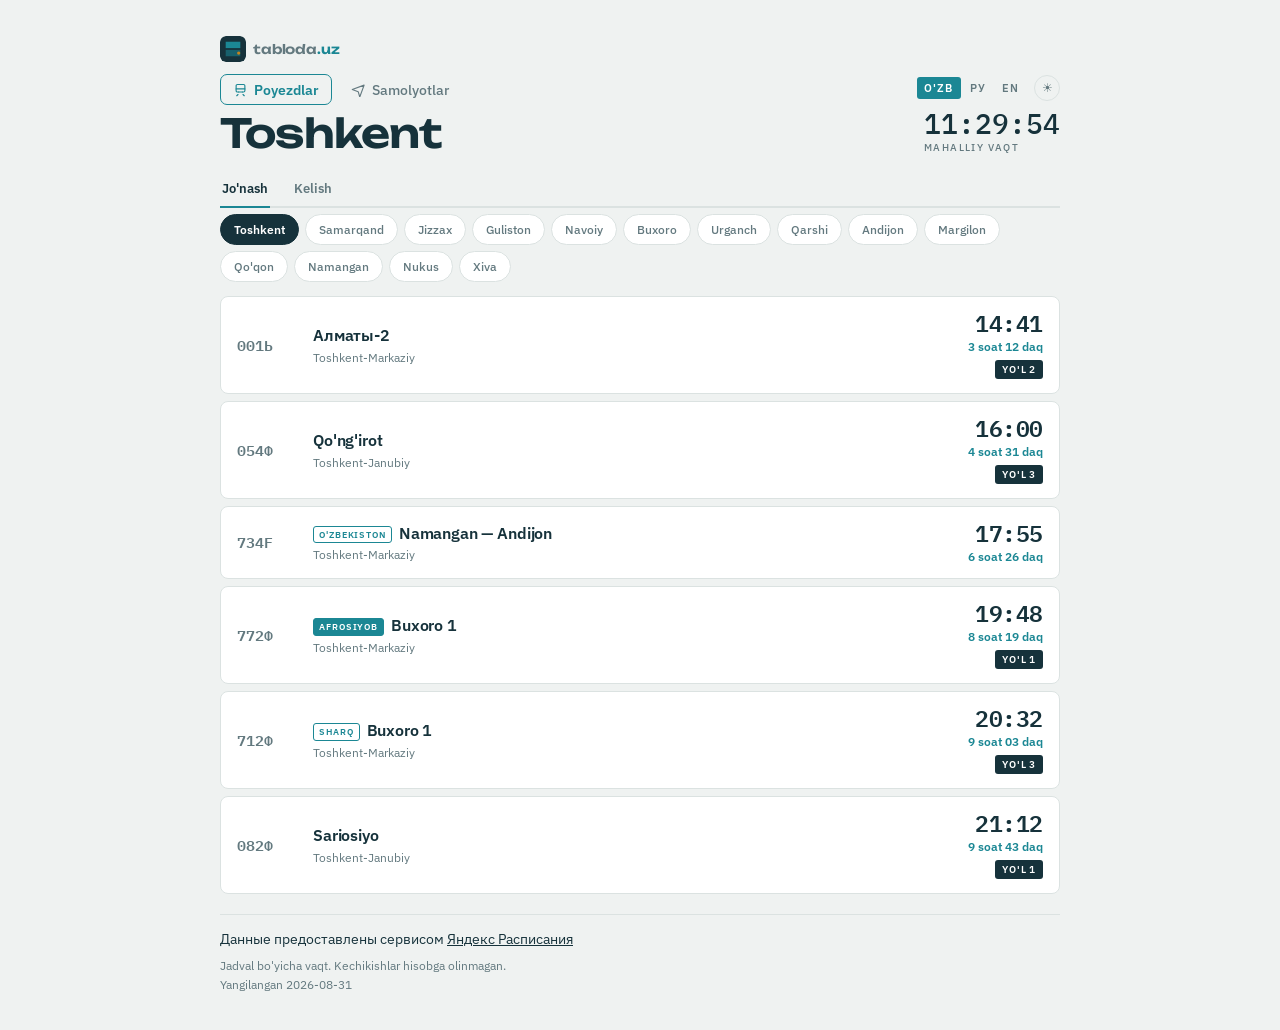
==== commit d10b7e58: "Добавить страницу примерного положения поезда на карте Новая train-map.html: клик 'Показать на карте" ====
--- a/index.html
+++ b/index.html
@@ -414,7 +414,19 @@
 
   const cut = (r.cut_before + r.cut_after)
     ? `<div class="cut">${T[lang].abroad}</div>` : '';
-  return `<ol class="route">${items}</ol>${cut}`;
+
+  // Ссылка на карту — только если знаем код нашей станции (иначе
+  // локация на новой странице не определится).
+  const mapLabel = {ru:'Показать на карте', uz:'Xaritada koʻrsatish', en:'Show on map'}[lang];
+  const mapLink = here ? (() => {
+    const q = new URLSearchParams({
+      number: t.number, here, dir: t.direction,
+      time: t.time_local, tomorrow: t.tomorrow ? '1' : '0',
+    });
+    return `<a class="map-link" href="train-map.html?${q.toString()}">${mapLabel} →</a>`;
+  })() : '';
+
+  return `<ol class="route">${items}</ol>${cut}${mapLink}`;
 }
 
 function trainTitle(t){
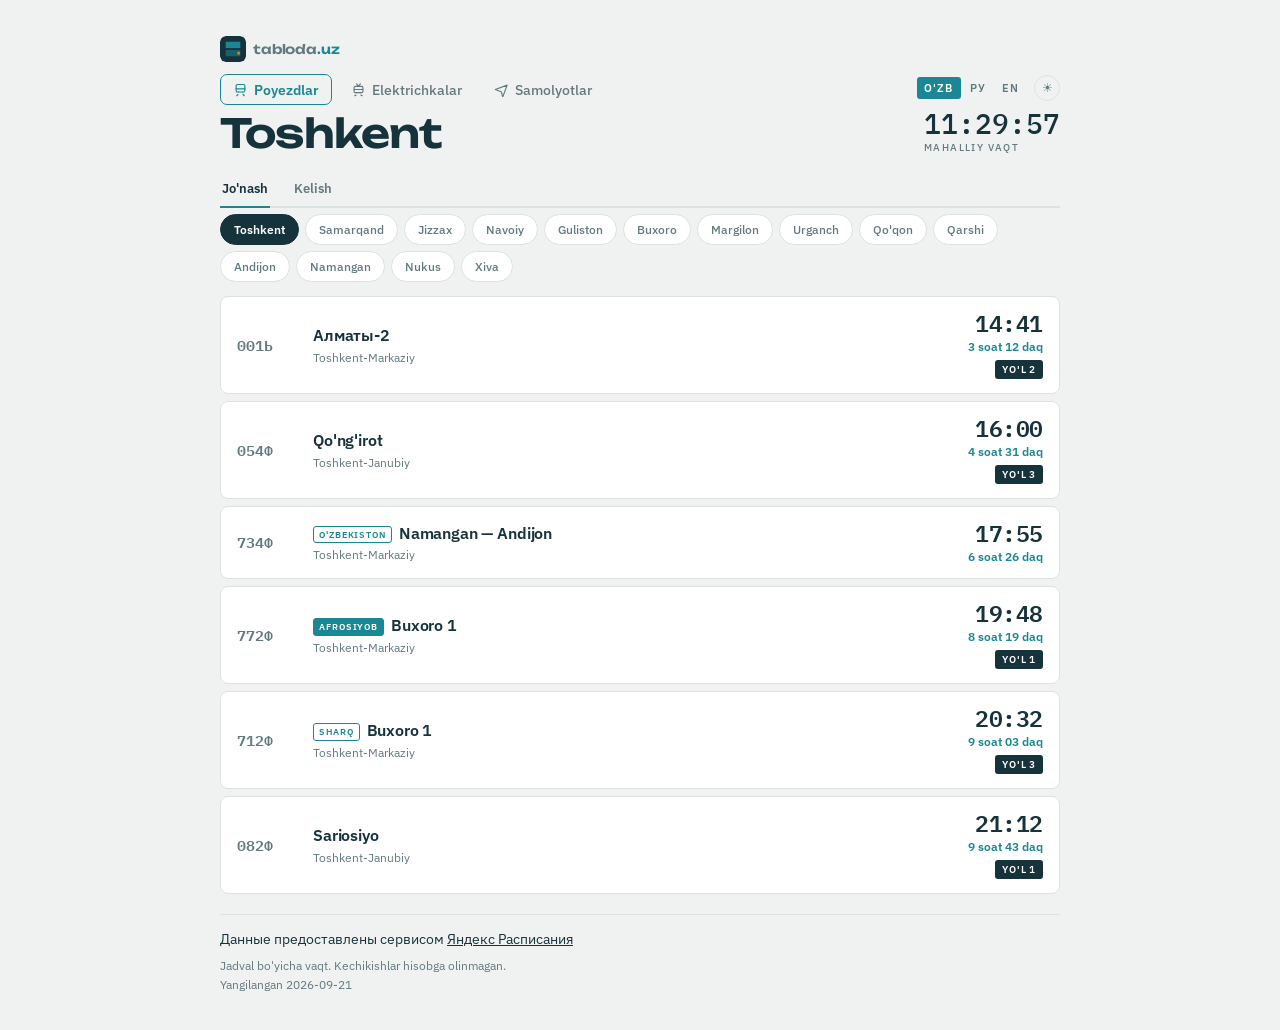
==== commit 8df0b40e: "Электрички: API elektropoyezd.uz, раздел suburban.html, вкладка «Сложности» - elektropoyezd.py: /api" ====
--- a/index.html
+++ b/index.html
@@ -201,19 +201,19 @@
 let mode = 'departure';
 
 const T = {
-  uz: {trains:'Poyezdlar', flights:'Samolyotlar', abroad:'Keyin yo\'nalish O\'zbekistondan tashqarida davom etadi', track:'yo\'l', tz:'mahalliy vaqt', dep:'Jo\'nash', arr:'Kelish', through:'o\'tuvchi',
+  uz: {trains:'Poyezdlar', suburban:'Elektrichkalar', flights:'Samolyotlar', abroad:'Keyin yo\'nalish O\'zbekistondan tashqarida davom etadi', track:'yo\'l', tz:'mahalliy vaqt', dep:'Jo\'nash', arr:'Kelish', through:'o\'tuvchi',
        tomorrow:'ertaga', inPrefix:'', min:'daq', hr:'soat', leaving:'jo\'namoqda',
        from:c => c + 'dan', empty:'Yaqin sutkada bu yo\'nalishda reyslar yo\'q.',
        error:'Jadval yuklanmadi. Sahifani yangilang.',
        note:'Jadval bo\'yicha vaqt. Kechikishlar hisobga olinmagan.',
        updated:d => 'Yangilangan ' + d},
-  ru: {trains:'Поезда', flights:'Самолёты', abroad:'Дальше маршрут идёт за пределами Узбекистана', track:'путь', tz:'время местное', dep:'Отправление', arr:'Прибытие', through:'проходящий',
+  ru: {trains:'Поезда', suburban:'Электрички', flights:'Самолёты', abroad:'Дальше маршрут идёт за пределами Узбекистана', track:'путь', tz:'время местное', dep:'Отправление', arr:'Прибытие', through:'проходящий',
        tomorrow:'завтра', inPrefix:'через', min:'мин', hr:'ч', leaving:'отправляется',
        from:c => 'из ' + c, empty:'В ближайшие сутки рейсов по этому направлению нет.',
        error:'Расписание не загрузилось. Обновите страницу.',
        note:'Время по расписанию. Задержки не учитываются.',
        updated:d => 'Обновлено ' + d},
-  en: {trains:'Trains', flights:'Flights', abroad:'The route continues outside Uzbekistan', track:'track', tz:'local time', dep:'Departures', arr:'Arrivals', through:'through train',
+  en: {trains:'Trains', suburban:'Suburban', flights:'Flights', abroad:'The route continues outside Uzbekistan', track:'track', tz:'local time', dep:'Departures', arr:'Arrivals', through:'through train',
        tomorrow:'tomorrow', inPrefix:'in', min:'min', hr:'h', leaving:'departing',
        from:c => 'from ' + c, empty:'No trains in this direction within 24 hours.',
        error:'Schedule failed to load. Please refresh.',
@@ -546,6 +546,7 @@
   // это лучше, чем мигнуть чужим языком.
   document.getElementById('sections').innerHTML =
     `<a href="./" aria-current="page"><svg viewBox="0 0 24 24" fill="none" stroke="currentColor" stroke-width="1.8" stroke-linecap="round"><rect x="5" y="4" width="14" height="12" rx="2"/><path d="M5 11h14M8 20l-2 2M16 20l2 2M9 16v.01M15 16v.01"/></svg>${T[lang].trains}</a>` +
+    `<a href="suburban.html"><svg viewBox="0 0 24 24" fill="none" stroke="currentColor" stroke-width="1.8" stroke-linecap="round" stroke-linejoin="round"><rect x="5" y="7" width="14" height="10" rx="2"/><path d="M9 3l3 4 3-4M5 12h14M8 21l-2 1M16 21l2 1M9 17v.01M15 17v.01"/></svg>${T[lang].suburban}</a>` +
     `<a href="flights.html"><svg viewBox="0 0 24 24" fill="none" stroke="currentColor" stroke-width="1.8" stroke-linecap="round" stroke-linejoin="round"><path d="M2 12l19-7-7 19-2.5-8.5L2 12z"/></svg>${T[lang].flights}</a>`;
 
   document.getElementById('place').innerHTML = city ? cityName(city.ru) : '';
--- a/assets/common.css
+++ b/assets/common.css
@@ -194,4 +194,10 @@
 .clock{font-size:clamp(17px,4.5vw,22px)}
 .clock small{font-size:9px;letter-spacing:.1em}
 .place{font-size:clamp(24px,7vw,34px)}
-}
+/* Три раздела с подписями на телефоне наезжают на часы: у текущего
+   подпись остаётся, у остальных — только значок. Текст не удалён,
+   а обнулён кеглем, поэтому скринридер его читает. */
+.sections{gap:4px}
+.sections a{padding:7px 10px}
+.sections a:not([aria-current="page"]){font-size:0;gap:0}
+}
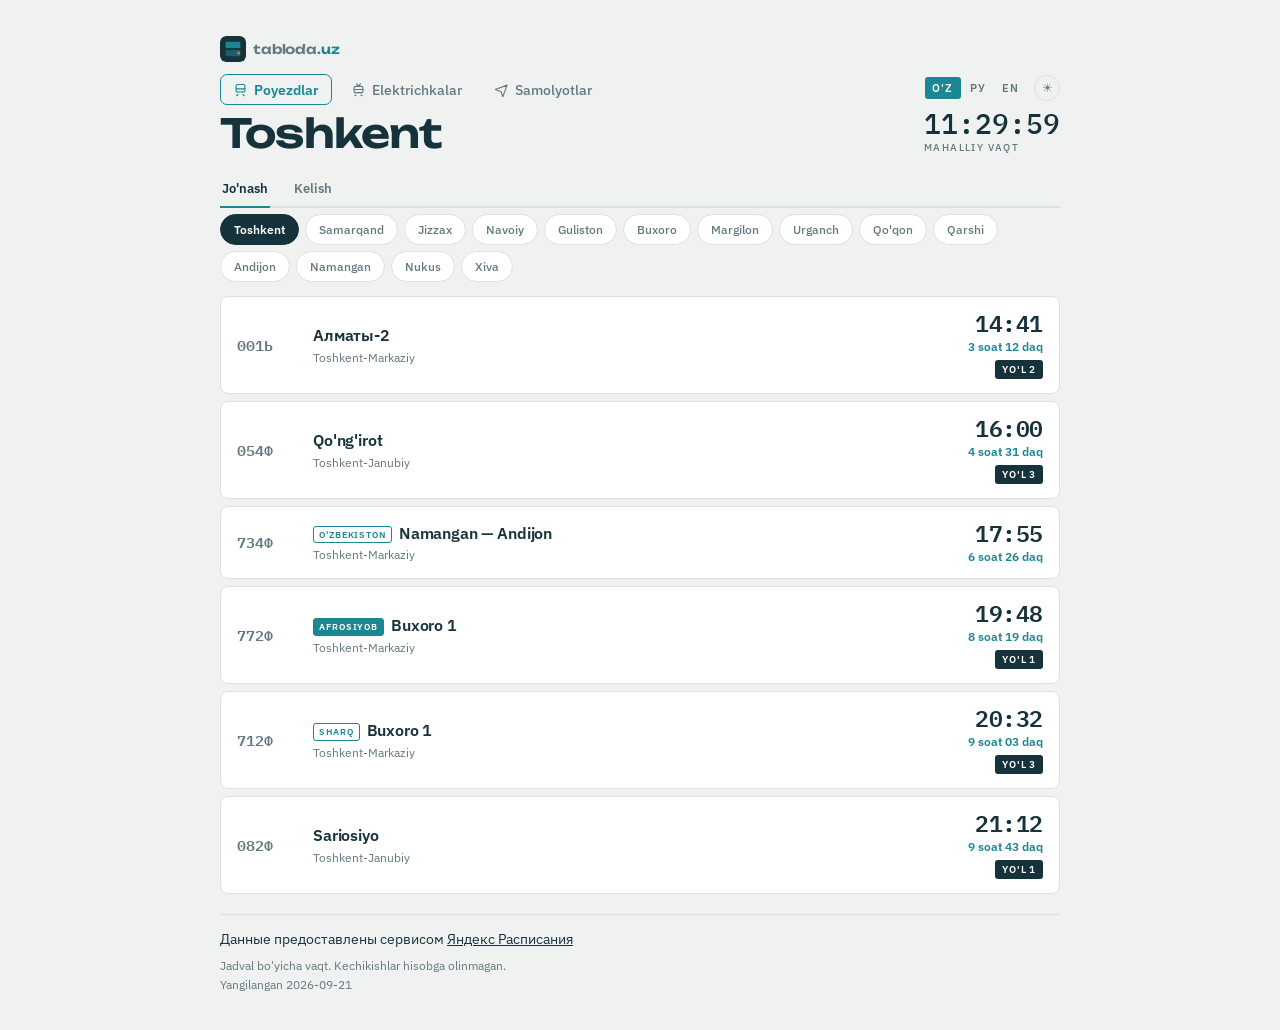
==== commit c0780bbe: "Переключатель языков: O'ZB -> O'Z" ====
--- a/index.html
+++ b/index.html
@@ -583,7 +583,7 @@
 function buildLangs(){
   const box = document.getElementById('langs');
   box.innerHTML = '';
-  [['uz',"O'ZB"],['ru','РУ'],['en','EN']].forEach(([code, label]) => {
+  [['uz',"O'Z"],['ru','РУ'],['en','EN']].forEach(([code, label]) => {
     const b = document.createElement('button');
     b.textContent = label;
     b.dataset.lang = code;
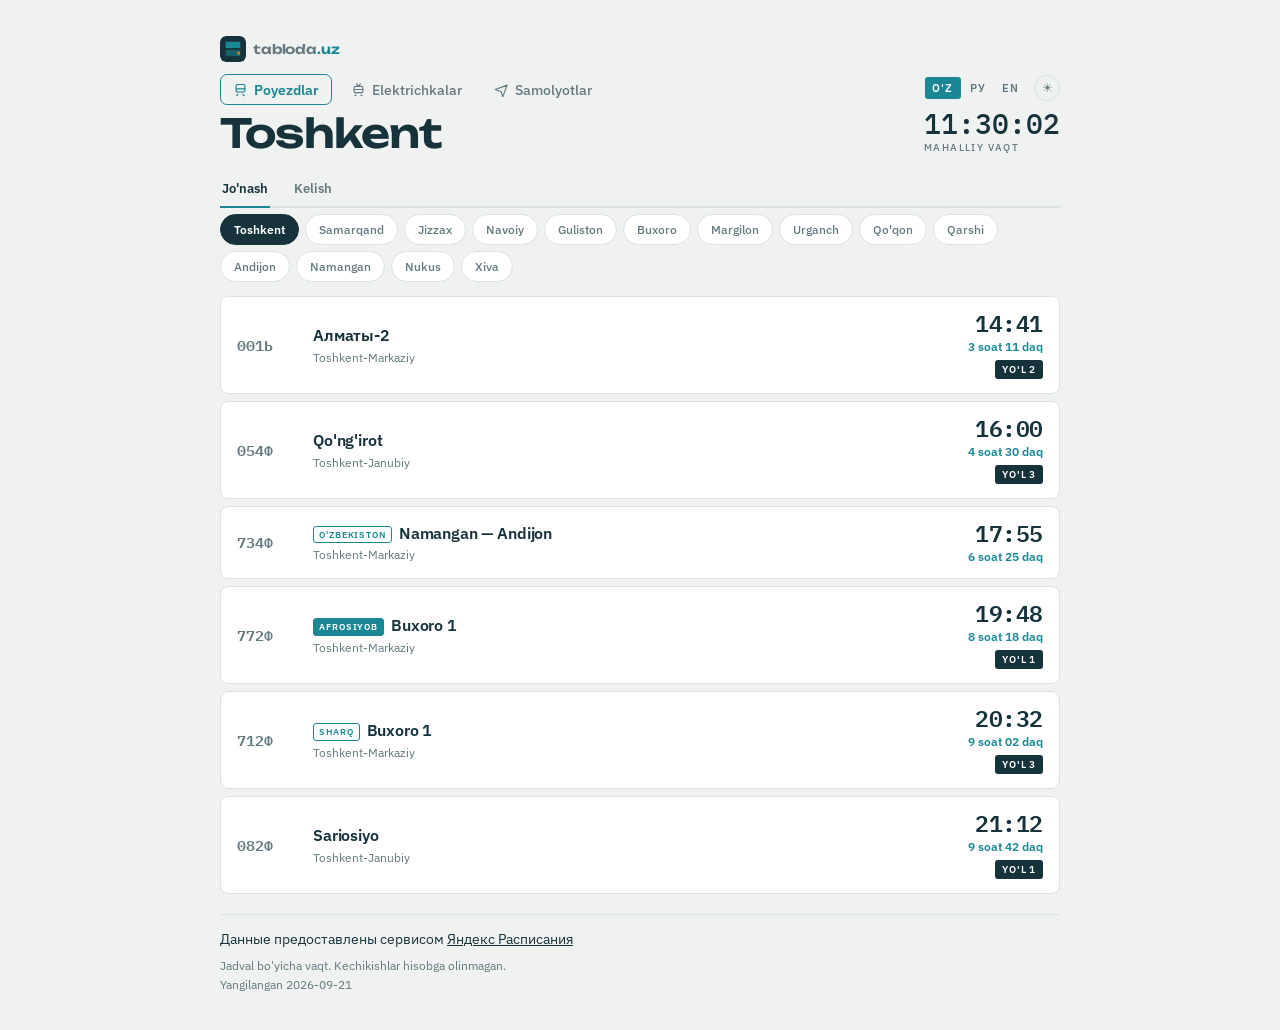
==== commit 4ee6ec54: "Общие стили: строка табло вынесена в assets/common.css" ====
--- a/index.html
+++ b/index.html
@@ -22,64 +22,40 @@
 <link href="https://fonts.googleapis.com/css2?family=IBM+Plex+Mono:wght@400;500;600&family=IBM+Plex+Sans:wght@400;500;600&family=Unbounded:wght@400;600&display=swap" rel="stylesheet">
 <link rel="stylesheet" href="assets/common.css">
 <style>
-.row{
-    display:grid;grid-template-columns:62px 1fr auto;gap:14px;align-items:center;
-    background:var(--card);border:1px solid var(--rule);border-radius:8px;
-    transition:background-color .25s, border-color .16s;
-    padding:14px 16px;margin-bottom:7px;position:relative;overflow:hidden;
-    animation:in .4s both;
-  }
+
 .row:nth-child(1){animation-delay:.02s}
 .row:nth-child(2){animation-delay:.06s}
 .row:nth-child(3){animation-delay:.10s}
 .row:nth-child(4){animation-delay:.14s}
 .row:nth-child(5){animation-delay:.18s}
 .row:nth-child(6){animation-delay:.22s}
-@keyframes in{
-from{opacity:0;transform:translateY(4px)}
-to{opacity:1;transform:none}
-}
+
 /* Подпись: рельс у нижней кромки. Заполняется по мере приближения
      отправления и виден только в последний час — до того он молчит. */
-  .rail{
-    position:absolute;left:0;bottom:0;height:2px;
-    background:var(--tile);opacity:.55;
-  }
-.rail.soon{background:var(--saffron);opacity:1}
-.num{
-    font-family:'IBM Plex Mono',monospace;font-weight:600;font-size:15px;
-    color:var(--muted);font-variant-numeric:tabular-nums;letter-spacing:-.01em;
-  }
-.dest{font-size:16px;font-weight:600;line-height:1.3;letter-spacing:-.01em}
+  
+
+
+
 .brand{
     display:inline-block;font-size:9px;letter-spacing:.1em;text-transform:uppercase;
     color:var(--tile);border:1px solid var(--tile);border-radius:3px;
     padding:2px 5px;margin-right:7px;vertical-align:1px;font-weight:600;
   }
 .brand.fast{color:var(--card);background:var(--tile)}
-.meta{font-size:12px;color:var(--muted);margin-top:4px}
-.meta b{color:var(--ink);font-weight:600}
+
+
 .right{text-align:right;min-width:96px}
-.time{
-    font-family:'IBM Plex Mono',monospace;font-size:23px;font-weight:600;
-    font-variant-numeric:tabular-nums;line-height:1;letter-spacing:-.02em;
-  }
-.in{
-    font-family:'IBM Plex Sans',sans-serif;font-weight:500;font-size:12px;
-    color:var(--muted);margin-top:5px;
-  }
-.in b{font-weight:600;color:var(--tile);font-variant-numeric:tabular-nums}
-.in.soon b{color:var(--saffron)}
-.dev{
-    font-family:'IBM Plex Mono',monospace;font-size:12px;font-weight:600;
-    color:var(--saffron);margin-top:3px;
-  }
+
+
+
+
+
 .platform{
     display:inline-block;font-size:10px;letter-spacing:.08em;text-transform:uppercase;
     color:var(--card);background:var(--ink);padding:3px 7px;border-radius:3px;
     margin-top:6px;font-weight:600;
   }
-.st-tag{color:var(--muted)}
+
 /* ---- маршрут ---- */
   .row.open{grid-template-areas:none;cursor:default}
 .row[role="button"]{cursor:pointer}
--- a/assets/common.css
+++ b/assets/common.css
@@ -201,3 +201,43 @@
 .sections a{padding:7px 10px}
 .sections a:not([aria-current="page"]){font-size:0;gap:0}
 }
+
+/* ---- строка табло: общая для поездов, электричек и самолётов ---- */
+@keyframes in{
+from{opacity:0;transform:translateY(4px)}
+to{opacity:1;transform:none}
+}
+.row{
+    display:grid;grid-template-columns:62px 1fr auto;gap:14px;align-items:center;
+    background:var(--card);border:1px solid var(--rule);border-radius:8px;
+    transition:background-color .25s, border-color .16s;
+    padding:14px 16px;margin-bottom:7px;position:relative;overflow:hidden;
+    animation:in .4s both;
+  }
+.rail{
+    position:absolute;left:0;bottom:0;height:2px;
+    background:var(--tile);opacity:.55;
+  }
+.rail.soon{background:var(--saffron);opacity:1}
+.num{
+    font-family:'IBM Plex Mono',monospace;font-weight:600;font-size:15px;
+    color:var(--muted);font-variant-numeric:tabular-nums;letter-spacing:-.01em;
+  }
+.dest{font-size:16px;font-weight:600;line-height:1.3;letter-spacing:-.01em}
+.meta{font-size:12px;color:var(--muted);margin-top:4px}
+.meta b{color:var(--ink);font-weight:600}
+.st-tag{color:var(--muted)}
+.time{
+    font-family:'IBM Plex Mono',monospace;font-size:23px;font-weight:600;
+    font-variant-numeric:tabular-nums;line-height:1;letter-spacing:-.02em;
+  }
+.in{
+    font-family:'IBM Plex Sans',sans-serif;font-weight:500;font-size:12px;
+    color:var(--muted);margin-top:5px;
+  }
+.in b{font-weight:600;color:var(--tile);font-variant-numeric:tabular-nums}
+.in.soon b{color:var(--saffron)}
+.dev{
+    font-family:'IBM Plex Mono',monospace;font-size:12px;font-weight:600;
+    color:var(--saffron);margin-top:3px;
+  }
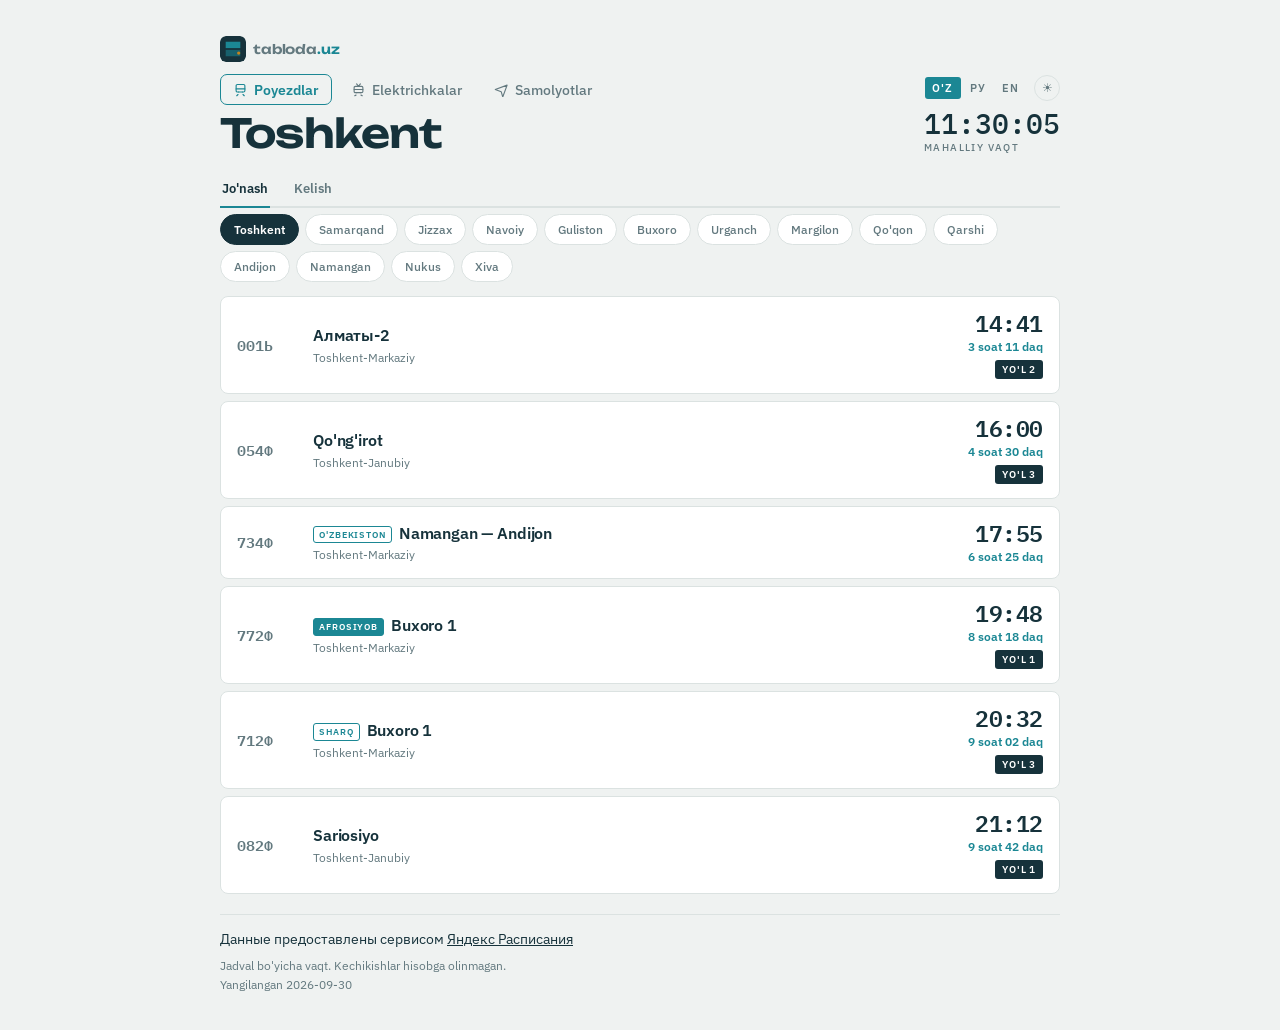
==== commit 6bb17331: "Безопасность: экранирование данных, SRI для Leaflet, телефоны, .gitignore" ====
--- a/index.html
+++ b/index.html
@@ -240,6 +240,8 @@
   return rows.find(r => (r.number.match(/^\d+/) || [''])[0] === digits &&
                         (r.time_local === t.time_local || r.planned === t.time_local)) || null;
 }
+const esc = s => String(s ?? '').replace(/[&<>"']/g,
+  c => ({'&':'&amp;','<':'&lt;','>':'&gt;','"':'&quot;',"'":'&#39;'}[c]));
 const cityName = ru => (NAMES[ru] && NAMES[ru][lang]) || ru;
 
 /* Уточнение вокзала внутри города: Ташкент-Южный, Бухара 1 */
@@ -381,11 +383,11 @@
   const items = r.stops.map(st => {
     const mine = st.code === here;
     const times = [st.arrival, st.departure].filter(Boolean).join(' — ');
-    const wait = st.stop ? `<span class="stop">${st.stop} ${T[lang].min}</span>` : '';
+    const wait = st.stop ? `<span class="stop">${esc(st.stop)} ${T[lang].min}</span>` : '';
     const name = (st.names && st.names[lang]) || st.title;
     return `<li class="${mine ? 'here' : ''}">
-      <span class="rt">${times}</span>
-      <span class="rn">${name}</span>${wait}</li>`;
+      <span class="rt">${esc(times)}</span>
+      <span class="rn">${esc(name)}</span>${wait}</li>`;
   }).join('');
 
   const cut = (r.cut_before + r.cut_after)
@@ -443,23 +445,23 @@
       };
     }
     row.innerHTML = `
-      <div class="num">${t.number}</div>
+      <div class="num">${esc(t.number)}</div>
       <div>
-        <div class="dest">${t.brand ? `<span class="brand${t.fast?' fast':''}">${t.brand}</span>` : ''}${trainTitle(t)}</div>
-        <div class="meta"><span class="st-tag">${stationName(t.station)}${t.through ? ' · ' + T[lang].through : ''}</span>${t.tomorrow ? ` · <b>${T[lang].tomorrow}</b>` : ''}</div>
+        <div class="dest">${t.brand ? `<span class="brand${t.fast?' fast':''}">${esc(t.brand)}</span>` : ''}${esc(trainTitle(t))}</div>
+        <div class="meta"><span class="st-tag">${esc(stationName(t.station))}${t.through ? ' · ' + T[lang].through : ''}</span>${t.tomorrow ? ` · <b>${T[lang].tomorrow}</b>` : ''}</div>
       </div>
       ${t.at <= 60 ? `<div class="rail${c.soon?' soon':''}" style="width:${Math.max(3, 100 - t.at * 100 / 60)}%"></div>` : ''}
       <div class="right">
-        <div class="time">${t.time_local}</div>
+        <div class="time">${esc(t.time_local)}</div>
         <div class="in${c.soon?' soon':''}">${T[lang].inPrefix} <b>${c.text}</b></div>
         ${(() => {
           const l = liveOf(t);
           if (!l) return '';
           const dev = l.deviation
-            ? `<div class="dev">${l.deviation > 0 ? '+' : ''}${l.deviation} ${T[lang].min}</div>`
+            ? `<div class="dev">${l.deviation > 0 ? '+' : ''}${esc(l.deviation)} ${T[lang].min}</div>`
             : '';
           const pf = l.platform
-            ? `<div class="platform">${T[lang].track} ${l.platform}</div>`
+            ? `<div class="platform">${T[lang].track} ${esc(l.platform)}</div>`
             : '';
           return dev + pf;
         })()}
@@ -525,7 +527,7 @@
     `<a href="suburban.html"><svg viewBox="0 0 24 24" fill="none" stroke="currentColor" stroke-width="1.8" stroke-linecap="round" stroke-linejoin="round"><rect x="5" y="7" width="14" height="10" rx="2"/><path d="M9 3l3 4 3-4M5 12h14M8 21l-2 1M16 21l2 1M9 17v.01M15 17v.01"/></svg>${T[lang].suburban}</a>` +
     `<a href="flights.html"><svg viewBox="0 0 24 24" fill="none" stroke="currentColor" stroke-width="1.8" stroke-linecap="round" stroke-linejoin="round"><path d="M2 12l19-7-7 19-2.5-8.5L2 12z"/></svg>${T[lang].flights}</a>`;
 
-  document.getElementById('place').innerHTML = city ? cityName(city.ru) : '';
+  document.getElementById('place').textContent = city ? cityName(city.ru) : '';
   setCityToggle();
   document.querySelectorAll('#langs button').forEach(b =>
     b.setAttribute('aria-pressed', b.dataset.lang === lang));
@@ -600,7 +602,7 @@
     b.onclick = () => {
       city = c;
       try { localStorage.setItem('board-city', c.id); } catch (e) { /* не страшно */ }
-      document.getElementById('place').innerHTML = cityName(c.ru);
+      document.getElementById('place').textContent = cityName(c.ru);
       closeCityList();
       buildCities();
       render();
